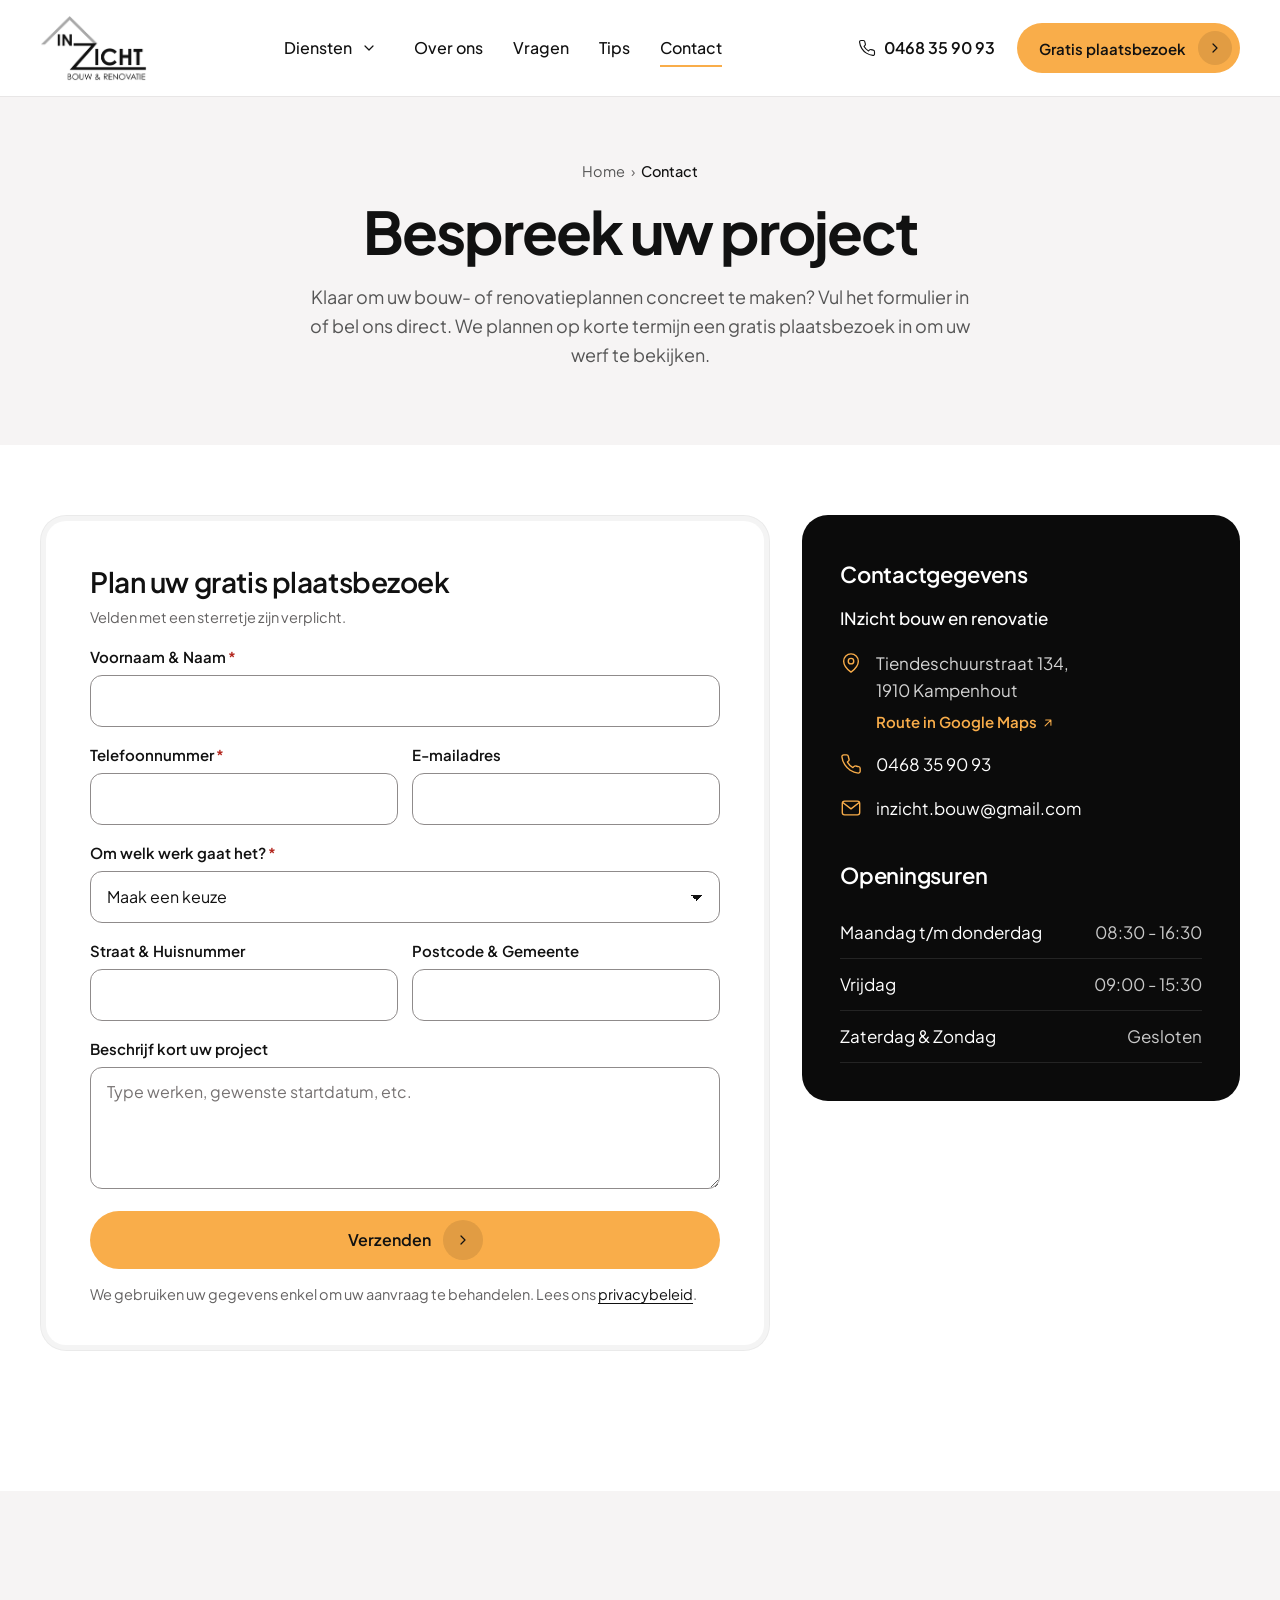
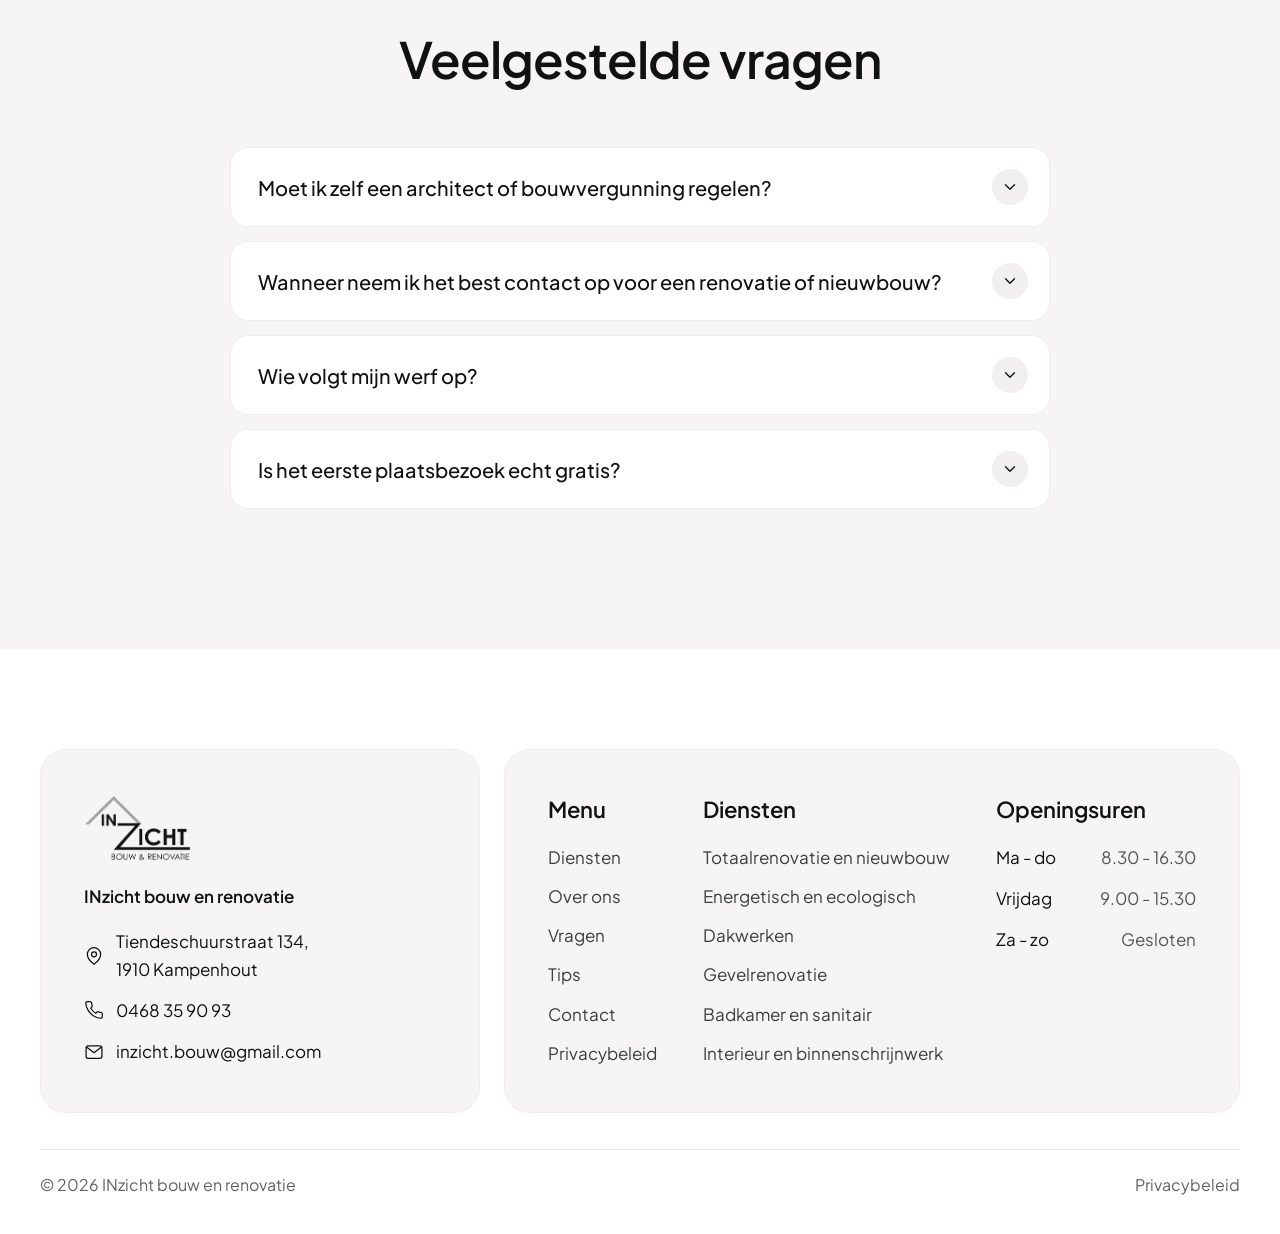
==== contact/index.html @ 17f23d1e "Dienstenpagina volgens de nieuwe copy: expertises, organisatie, FAQ, afsluitende oproep en nieuw for" ====
<!doctype html>
<html lang="nl-BE" class="no-js">
<head>
<meta charset="utf-8">
<meta name="viewport" content="width=device-width, initial-scale=1">
<title>Contact · INzicht bouw en renovatie</title>
<meta name="description" content="Bespreek uw project met INzicht bouw en renovatie. Bel 0468 35 90 93 of vul het formulier in voor een gratis plaatsbezoek.">
<meta name="robots" content="noindex, nofollow">
<link rel="canonical" href="https://mohammeddaoudi-hue.github.io/inzicht-bouw/contact/">
<meta name="theme-color" content="#0b0b0b">
<meta property="og:type" content="website">
<meta property="og:locale" content="nl_BE">
<meta property="og:site_name" content="INzicht bouw en renovatie">
<meta property="og:title" content="Contact · INzicht bouw en renovatie">
<meta property="og:description" content="Bespreek uw project met INzicht bouw en renovatie. Bel 0468 35 90 93 of vul het formulier in voor een gratis plaatsbezoek.">
<meta property="og:url" content="https://mohammeddaoudi-hue.github.io/inzicht-bouw/contact/">
<meta property="og:image" content="https://mohammeddaoudi-hue.github.io/inzicht-bouw/img/og.jpg">
<meta property="og:image:width" content="1200">
<meta property="og:image:height" content="630">
<meta property="og:image:alt" content="Logo van INzicht bouw en renovatie op een foto van een gerenoveerde woning">
<meta name="twitter:card" content="summary_large_image">
<link rel="icon" href="../img/favicon.png" type="image/png">
<link rel="apple-touch-icon" href="../img/apple-touch-icon.png">
<link rel="preload" href="../fonts/pjs-latin.woff2" as="font" type="font/woff2" crossorigin>
<link rel="stylesheet" href="../styles.css?v=muynjjds">
<script>document.documentElement.className='js';setTimeout(function(){if(!window.__inzicht)document.documentElement.classList.add('reveal-klaar')},1500)</script>
<script type="application/ld+json">{"@context":"https://schema.org","@type":"GeneralContractor","name":"INzicht bouw en renovatie","url":"https://mohammeddaoudi-hue.github.io/inzicht-bouw/","image":"https://mohammeddaoudi-hue.github.io/inzicht-bouw/img/og.jpg","logo":"https://mohammeddaoudi-hue.github.io/inzicht-bouw/img/logo-ink.png","telephone":"+32468359093","email":"inzicht.bouw@gmail.com","address":{"@type":"PostalAddress","streetAddress":"Tiendeschuurstraat 134","postalCode":"1910","addressLocality":"Kampenhout","addressCountry":"BE"},"openingHoursSpecification":[{"@type":"OpeningHoursSpecification","dayOfWeek":["Monday","Tuesday","Wednesday","Thursday"],"opens":"08:30","closes":"16:30"},{"@type":"OpeningHoursSpecification","dayOfWeek":["Friday"],"opens":"09:00","closes":"15:30"}],"areaServed":"Kampenhout en omgeving"}</script>
<script type="application/ld+json">{"@context":"https://schema.org","@type":"BreadcrumbList","itemListElement":[{"@type":"ListItem","position":1,"name":"Home","item":"https://mohammeddaoudi-hue.github.io/inzicht-bouw/"},{"@type":"ListItem","position":2,"name":"Contact","item":"https://mohammeddaoudi-hue.github.io/inzicht-bouw/contact/"}]}</script>
</head>
<body class="sub">
<svg width="0" height="0" style="position:absolute" aria-hidden="true" focusable="false">
  <defs>
    <symbol id="i-chev" viewBox="0 0 24 24"><path d="m9 6 6 6-6 6" fill="none" stroke="currentColor" stroke-width="1.8" stroke-linecap="round" stroke-linejoin="round"/></symbol>
    <symbol id="i-down" viewBox="0 0 24 24"><path d="m6 9 6 6 6-6" fill="none" stroke="currentColor" stroke-width="1.8" stroke-linecap="round" stroke-linejoin="round"/></symbol>
    <symbol id="i-terug" viewBox="0 0 24 24"><path d="m15 6-6 6 6 6" fill="none" stroke="currentColor" stroke-width="1.8" stroke-linecap="round" stroke-linejoin="round"/></symbol>
    <symbol id="i-arrow" viewBox="0 0 24 24"><path d="M7 17 17 7M8 7h9v9" fill="none" stroke="currentColor" stroke-width="1.8" stroke-linecap="round" stroke-linejoin="round"/></symbol>
    <symbol id="i-vink" viewBox="0 0 24 24"><path d="m5 12.5 4.2 4.2L19 7" fill="none" stroke="currentColor" stroke-width="2.2" stroke-linecap="round" stroke-linejoin="round"/></symbol>
    <symbol id="i-phone" viewBox="0 0 24 24"><path d="M22 16.9v3a2 2 0 0 1-2.2 2 19.8 19.8 0 0 1-8.6-3.1 19.5 19.5 0 0 1-6-6A19.8 19.8 0 0 1 2.1 4.2 2 2 0 0 1 4.1 2h3a2 2 0 0 1 2 1.7c.1 1 .4 1.9.7 2.8a2 2 0 0 1-.5 2.1L8.1 9.9a16 16 0 0 0 6 6l1.3-1.3a2 2 0 0 1 2.1-.4c.9.3 1.8.6 2.8.7a2 2 0 0 1 1.7 2Z" fill="none" stroke="currentColor" stroke-width="1.5" stroke-linecap="round" stroke-linejoin="round"/></symbol>
    <symbol id="i-pin" viewBox="0 0 24 24"><path d="M20 10c0 6-8 12-8 12s-8-6-8-12a8 8 0 0 1 16 0Z" fill="none" stroke="currentColor" stroke-width="1.5" stroke-linejoin="round"/><circle cx="12" cy="10" r="3" fill="none" stroke="currentColor" stroke-width="1.5"/></symbol>
    <symbol id="i-mail" viewBox="0 0 24 24"><rect x="2.5" y="4.5" width="19" height="15" rx="2.5" fill="none" stroke="currentColor" stroke-width="1.5"/><path d="m3 6 9 7 9-7" fill="none" stroke="currentColor" stroke-width="1.5" stroke-linejoin="round"/></symbol>
    <symbol id="i-klok" viewBox="0 0 24 24"><circle cx="12" cy="12" r="9" fill="none" stroke="currentColor" stroke-width="1.5"/><path d="M12 7v5l3 2" fill="none" stroke="currentColor" stroke-width="1.5" stroke-linecap="round" stroke-linejoin="round"/></symbol>
    <symbol id="i-user" viewBox="0 0 24 24"><circle cx="12" cy="8" r="4" fill="none" stroke="currentColor" stroke-width="1.5"/><path d="M4 21a8 8 0 0 1 16 0" fill="none" stroke="currentColor" stroke-width="1.5" stroke-linecap="round"/></symbol>
    <symbol id="i-tag" viewBox="0 0 24 24"><path d="M3 12V4a1 1 0 0 1 1-1h8l9 9-9 9Z" fill="none" stroke="currentColor" stroke-width="1.5" stroke-linejoin="round"/><circle cx="7.5" cy="7.5" r="1.3" fill="currentColor"/></symbol>
    <symbol id="i-info" viewBox="0 0 24 24"><circle cx="12" cy="12" r="9" fill="none" stroke="currentColor" stroke-width="1.5"/><path d="M12 11v6M12 7.5v.5" fill="none" stroke="currentColor" stroke-width="1.8" stroke-linecap="round"/></symbol>
    <symbol id="i-plan" viewBox="0 0 32 32"><g fill="none" stroke="currentColor" stroke-width="1.4" stroke-linecap="round" stroke-linejoin="round"><path d="M5 27V6a1 1 0 0 1 1-1h20a1 1 0 0 1 1 1v21Z"/><path d="M5 13h9v9M14 5v4M19 13h8M19 13v6"/><path d="M9 27v-2M13 27v-2M17 27v-2M21 27v-2"/></g></symbol>
    <symbol id="i-helm" viewBox="0 0 24 24"><g fill="none" stroke="currentColor" stroke-width="1.3" stroke-linecap="round" stroke-linejoin="round"><path d="M10 10V5a1 1 0 0 1 1-1h2a1 1 0 0 1 1 1v5"/><path d="M14 6a6 6 0 0 1 6 6v3"/><path d="M4 15v-3a6 6 0 0 1 6-6"/><rect x="2" y="15" width="20" height="4" rx="1"/></g></symbol>
    <symbol id="i-verslag" viewBox="0 0 32 32"><g fill="none" stroke="currentColor" stroke-width="1.4" stroke-linecap="round" stroke-linejoin="round"><path d="M8 4h11l6 6v17a1 1 0 0 1-1 1H8a1 1 0 0 1-1-1V5a1 1 0 0 1 1-1Z"/><path d="M19 4v6h6M11 16h10M11 20h10M11 24h6"/></g></symbol>
    <symbol id="i-x" viewBox="0 0 24 24"><path d="M6 6l12 12M18 6 6 18" fill="none" stroke="currentColor" stroke-width="1.8" stroke-linecap="round"/></symbol>
  </defs>
</svg>
<a class="skip" href="#inhoud">Naar de inhoud</a>
<header class="nav" id="top">
  <div class="wrap nav__in">
    <a class="nav__logo" href="../" aria-label="INzicht bouw en renovatie, naar de homepage">
      <img class="nav__logo-ink" src="../img/logo-ink.png" width="227" height="140" alt="">
    </a>
    <nav class="nav__links" aria-label="Hoofdmenu">
      <div class="drop">
        <a href="../diensten/" class="drop__link">Diensten</a>
        <button class="drop__knop" type="button" aria-expanded="false" aria-controls="drop-diensten" aria-label="Diensten tonen"><svg width="16" height="16" aria-hidden="true" focusable="false"><use href="#i-down"/></svg></button>
        <div class="drop__menu" id="drop-diensten">
          <ul>
            <li><a href="../diensten/#totaalrenovatie-en-nieuwbouw"><span class="drop__nr">01</span>Totaalrenovatie en nieuwbouw</a></li>
            <li><a href="../diensten/#energetisch-en-ecologisch"><span class="drop__nr">02</span>Energetisch en ecologisch</a></li>
            <li><a href="../diensten/#dakwerken"><span class="drop__nr">03</span>Dakwerken</a></li>
            <li><a href="../diensten/#gevelrenovatie"><span class="drop__nr">04</span>Gevelrenovatie</a></li>
            <li><a href="../diensten/#badkamer-en-sanitair"><span class="drop__nr">05</span>Badkamer en sanitair</a></li>
            <li><a href="../diensten/#interieur-en-binnenschrijnwerk"><span class="drop__nr">06</span>Interieur en binnenschrijnwerk</a></li>
          </ul>
        </div>
      </div>
      <a href="../over-ons/">Over ons</a>
      <a href="../vragen/">Vragen</a>
      <a href="../tips/">Tips</a>
      <a href="../contact/" aria-current="page">Contact</a>
    </nav>
    <div class="nav__acties">
      <a class="nav__tel" href="tel:+32468359093"><svg width="18" height="18" aria-hidden="true" focusable="false"><use href="#i-phone"/></svg>0468 35 90 93</a>
      <a class="knop knop--accent knop--klein" href="#aanvraag-contact" data-naar-form>Gratis plaatsbezoek<span class="knop__ic"><svg width="16" height="16" aria-hidden="true" focusable="false"><use href="#i-chev"/></svg></span></a>
      <button class="burger" type="button" aria-label="Menu openen" aria-expanded="false" aria-controls="mobmenu"><span class="burger__lijn"></span><span class="burger__lijn"></span></button>
    </div>
  </div>
</header>
<div class="mob" id="mobmenu" hidden>
  <nav class="mob__links" aria-label="Mobiel menu">
    <a href="../diensten/">Diensten</a>
    <a href="../over-ons/">Over ons</a>
    <a href="../vragen/">Vragen</a>
    <a href="../tips/">Tips</a>
    <a href="../contact/" aria-current="page">Contact</a>
  </nav>
  <div class="mob__cta">
    <a class="knop knop--accent knop--vol" href="#aanvraag-contact" data-naar-form>Gratis plaatsbezoek<span class="knop__ic"><svg width="16" height="16" aria-hidden="true" focusable="false"><use href="#i-chev"/></svg></span></a>
    <a class="knop knop--rand-wit knop--vol" href="tel:+32468359093"><svg width="18" height="18" aria-hidden="true" focusable="false"><use href="#i-phone"/></svg>0468 35 90 93</a>
  </div>
</div>
<main id="inhoud">
<section class="kopband">
  <div class="wrap kopband__in">
    <nav class="kruimel" aria-label="Kruimelpad"><ol><li><a href="../">Home</a></li><li><span aria-current="page">Contact</span></li></ol></nav>
    <h1 class="kopband__kop">Bespreek uw project</h1>
    <p class="kopband__lede">Klaar om uw bouw- of renovatieplannen concreet te maken? Vul het formulier in of bel ons direct. We plannen op korte termijn een gratis plaatsbezoek in om uw werf te bekijken.</p>
  </div>
</section>
<section class="contact" aria-label="Contactformulier en gegevens">
  <div class="wrap contact__grid">
    <div class="contact__gegevens">
      <h2 class="contact__kop">Contactgegevens</h2>
      <p class="contact__naam">INzicht bouw en renovatie</p>
      <ul class="contact__lijst">
        <li><svg width="22" height="22" aria-hidden="true" focusable="false"><use href="#i-pin"/></svg><span>Tiendeschuurstraat 134, <span class="nw">1910 Kampenhout</span><br><a class="contact__route" href="https://www.google.com/maps/search/?api=1&amp;query=Tiendeschuurstraat%20134%2C%201910%20Kampenhout" target="_blank" rel="noopener">Route in Google Maps<svg width="14" height="14" aria-hidden="true" focusable="false"><use href="#i-arrow"/></svg></a></span></li>
        <li><svg width="22" height="22" aria-hidden="true" focusable="false"><use href="#i-phone"/></svg><a href="tel:+32468359093">0468 35 90 93</a></li>
        <li><svg width="22" height="22" aria-hidden="true" focusable="false"><use href="#i-mail"/></svg><a href="mailto:inzicht.bouw@gmail.com">inzicht.bouw@gmail.com</a></li>
      </ul>
      <h2 class="contact__kop contact__kop--uren">Openingsuren</h2>
      <dl class="contact__uren">
        <div><dt>Maandag t/m donderdag</dt><dd>08:30 - 16:30</dd></div>
        <div><dt>Vrijdag</dt><dd>09:00 - 15:30</dd></div>
        <div><dt>Zaterdag &amp; Zondag</dt><dd>Gesloten</dd></div>
      </dl>
      <a class="knop knop--accent knop--vol contact__bel" href="tel:+32468359093"><svg width="18" height="18" aria-hidden="true" focusable="false"><use href="#i-phone"/></svg>0468 35 90 93</a>
    </div>
    <div class="contact__form kader">
      <div class="contact__formkern">
        <form class="aanvraag" id="aanvraag-contact" action="mailto:inzicht.bouw@gmail.com" method="post" enctype="text/plain" novalidate data-aanvraag>
        <div class="aanvraag__stap" data-stap="form">
          <h2 class="aanvraag__kop">Plan uw gratis plaatsbezoek</h2>
          
          <p class="aanvraag__verplicht">Velden met een sterretje zijn verplicht.</p>
          <div class="veld">
            <label for="aanvraag-contact-naam">Voornaam &amp; Naam<span class="ster" aria-hidden="true">*</span></label>
            <input id="aanvraag-contact-naam" name="naam" type="text" autocomplete="name" aria-required="true" aria-describedby="aanvraag-contact-naam-fout">
            <p class="veld__fout" id="aanvraag-contact-naam-fout" hidden></p>
          </div>
          <div class="veld-rij">
            <div class="veld">
            <label for="aanvraag-contact-tel">Telefoonnummer<span class="ster" aria-hidden="true">*</span></label>
            <input id="aanvraag-contact-tel" name="tel" type="tel" autocomplete="tel" aria-required="true" inputmode="tel" aria-describedby="aanvraag-contact-tel-fout">
            <p class="veld__fout" id="aanvraag-contact-tel-fout" hidden></p>
          </div>
            <div class="veld">
            <label for="aanvraag-contact-mail">E-mailadres</label>
            <input id="aanvraag-contact-mail" name="mail" type="email" autocomplete="email" inputmode="email" aria-describedby="aanvraag-contact-mail-fout">
            <p class="veld__fout" id="aanvraag-contact-mail-fout" hidden></p>
          </div>
          </div>
          <div class="veld">
            <label for="aanvraag-contact-werk">Om welk werk gaat het?<span class="ster" aria-hidden="true">*</span></label>
            <select id="aanvraag-contact-werk" name="werk" aria-required="true" aria-describedby="aanvraag-contact-werk-fout">
              <option value="">Maak een keuze</option>
              <option>Totaalrenovatie en nieuwbouw</option><option>Energetisch en ecologisch</option><option>Dakwerken</option><option>Gevelrenovatie</option><option>Badkamer en sanitair</option><option>Interieur en binnenschrijnwerk</option><option>Combinatie of weet ik nog niet</option>
            </select>
            <p class="veld__fout" id="aanvraag-contact-werk-fout" hidden></p>
          </div>
          <div class="veld-rij">
            <div class="veld">
            <label for="aanvraag-contact-straat">Straat &amp; Huisnummer</label>
            <input id="aanvraag-contact-straat" name="straat" type="text" autocomplete="address-line1" aria-describedby="aanvraag-contact-straat-fout">
            <p class="veld__fout" id="aanvraag-contact-straat-fout" hidden></p>
          </div>
            <div class="veld">
            <label for="aanvraag-contact-gemeente">Postcode &amp; Gemeente</label>
            <input id="aanvraag-contact-gemeente" name="gemeente" type="text" autocomplete="address-level2" aria-describedby="aanvraag-contact-gemeente-fout">
            <p class="veld__fout" id="aanvraag-contact-gemeente-fout" hidden></p>
          </div>
          </div>
          <div class="veld">
            <label for="aanvraag-contact-project">Beschrijf kort uw project</label>
            <textarea id="aanvraag-contact-project" name="project" rows="4" maxlength="1000" placeholder="Type werken, gewenste startdatum, etc."></textarea>
          </div>
          <p class="aanvraag__fout" role="alert" hidden></p>
          <button class="knop knop--accent knop--vol" type="submit">Verzenden<span class="knop__ic"><svg width="16" height="16" aria-hidden="true" focusable="false"><use href="#i-chev"/></svg></span></button>
          <p class="aanvraag__klein">We gebruiken uw gegevens enkel om uw aanvraag te behandelen. Lees ons <a href="../privacy/">privacybeleid</a>.</p>
        </div>
        <div class="aanvraag__stap aanvraag__klaar" data-stap="klaar" hidden tabindex="-1">
          <span class="aanvraag__vink" aria-hidden="true"><svg width="26" height="26" aria-hidden="true" focusable="false"><use href="#i-vink"/></svg></span>
          <h2 class="aanvraag__kop" data-klaar-kop>Uw e-mail staat klaar</h2>
          <p class="aanvraag__sub" role="status" data-klaar-tekst>Uw e-mailprogramma opent met uw aanvraag. Verstuur die e-mail om uw aanvraag af te ronden.</p>
          <p class="aanvraag__uitweg">Opent er niets? Bel <a href="tel:+32468359093">0468 35 90 93</a> of mail naar <a href="mailto:inzicht.bouw@gmail.com">inzicht.bouw@gmail.com</a>.</p>
          <div class="aanvraag__acties">
            <button class="knop knop--rand" type="button" data-kopieer>Kopieer uw aanvraag</button>
            <button class="knop knop--rand" type="button" data-terug>Terug naar uw aanvraag</button>
          </div>
        </div>
      </form>
      </div>
    </div>
  </div>
</section>
<section class="vragen" aria-labelledby="cv-kop">
  <div class="wrap">
    <h2 class="h2 h2--midden" id="cv-kop" data-reveal>Veelgestelde vragen</h2>
    <div data-reveal>
    <div class="acc" data-acc>
      <div class="acc__item">
        <h3><button class="acc__vraag" type="button" aria-expanded="false" aria-controls="cv-a0" id="cv-v0">Moet ik zelf een architect of bouwvergunning regelen?<span class="acc__ic"><svg width="18" height="18" aria-hidden="true" focusable="false"><use href="#i-down"/></svg></span></button></h3>
        <div class="acc__antw" id="cv-a0" role="region" aria-labelledby="cv-v0" hidden><p>Voor ingrepen die de stabiliteit of het volume van uw woning veranderen (zoals een grote uitbouw of het weghalen van draagmuren) is een architect wettelijk verplicht. Hebt u al een architect? Dan voeren wij de plannen nauwgezet uit. Voor projecten zonder vergunningsplicht handelen wij alles rechtstreeks en vakkundig voor u af.</p></div>
      </div>
      <div class="acc__item">
        <h3><button class="acc__vraag" type="button" aria-expanded="false" aria-controls="cv-a1" id="cv-v1">Wanneer neem ik het best contact op voor een renovatie of nieuwbouw?<span class="acc__ic"><svg width="18" height="18" aria-hidden="true" focusable="false"><use href="#i-down"/></svg></span></button></h3>
        <div class="acc__antw" id="cv-a1" role="region" aria-labelledby="cv-v1" hidden><p>Zodra u de plannen of een goed uitgewerkt idee hebt. Totaalprojecten komen het best tot hun recht met een degelijke voorbereiding. Door ons in een vroeg stadium te betrekken, kunnen we gericht meedenken over de haalbaarheid en de werken optimaal inplannen.</p></div>
      </div>
      <div class="acc__item">
        <h3><button class="acc__vraag" type="button" aria-expanded="false" aria-controls="cv-a2" id="cv-v2">Wie volgt mijn werf op?<span class="acc__ic"><svg width="18" height="18" aria-hidden="true" focusable="false"><use href="#i-down"/></svg></span></button></h3>
        <div class="acc__antw" id="cv-a2" role="region" aria-labelledby="cv-v2" hidden><p>Uw project wordt van start tot finish geleid door één vaste projectleider. Hij is eindverantwoordelijk voor de bestellingen, de aansturing van onze vakmensen, de strenge kwaliteitscontroles en uw wekelijkse verslag.</p></div>
      </div>
      <div class="acc__item">
        <h3><button class="acc__vraag" type="button" aria-expanded="false" aria-controls="cv-a3" id="cv-v3">Is het eerste plaatsbezoek echt gratis?<span class="acc__ic"><svg width="18" height="18" aria-hidden="true" focusable="false"><use href="#i-down"/></svg></span></button></h3>
        <div class="acc__antw" id="cv-a3" role="region" aria-labelledby="cv-v3" hidden><p>Ja, ons eerste bezoek is altijd gratis en vrijblijvend. We komen ter plaatse om de situatie in te schatten en uw wensen te bespreken, zodat we een accuraat voorstel kunnen doen.</p></div>
      </div>
    </div>
    </div>
  </div>
</section>
</main>
<footer class="voet">
  <div class="wrap">
    <div class="voet__grid">
      <div class="voet__kaart voet__merk">
        <img class="voet__logo" src="../img/logo-ink.png" width="227" height="140" alt="INzicht bouw en renovatie" loading="lazy">
        <p class="voet__naam">INzicht bouw en renovatie</p>
        <ul class="voet__contact">
          <li><svg width="20" height="20" aria-hidden="true" focusable="false"><use href="#i-pin"/></svg><span>Tiendeschuurstraat 134, <span class="nw">1910 Kampenhout</span></span></li>
          <li><svg width="20" height="20" aria-hidden="true" focusable="false"><use href="#i-phone"/></svg><a href="tel:+32468359093">0468 35 90 93</a></li>
          <li><svg width="20" height="20" aria-hidden="true" focusable="false"><use href="#i-mail"/></svg><a href="mailto:inzicht.bouw@gmail.com">inzicht.bouw@gmail.com</a></li>
        </ul>
      </div>
      <div class="voet__kaart voet__kolommen">
        <div>
          <h2 class="voet__kop">Menu</h2>
          <ul class="voet__lijst">
            <li><a href="../diensten/">Diensten</a></li>
            <li><a href="../over-ons/">Over ons</a></li>
            <li><a href="../vragen/">Vragen</a></li>
            <li><a href="../tips/">Tips</a></li>
            <li><a href="../contact/">Contact</a></li>
            <li><a href="../privacy/">Privacybeleid</a></li>
          </ul>
        </div>
        <div>
          <h2 class="voet__kop">Diensten</h2>
          <ul class="voet__lijst">
            <li><a href="../diensten/#totaalrenovatie-en-nieuwbouw">Totaalrenovatie en nieuwbouw</a></li>
            <li><a href="../diensten/#energetisch-en-ecologisch">Energetisch en ecologisch</a></li>
            <li><a href="../diensten/#dakwerken">Dakwerken</a></li>
            <li><a href="../diensten/#gevelrenovatie">Gevelrenovatie</a></li>
            <li><a href="../diensten/#badkamer-en-sanitair">Badkamer en sanitair</a></li>
            <li><a href="../diensten/#interieur-en-binnenschrijnwerk">Interieur en binnenschrijnwerk</a></li>
          </ul>
        </div>
        <div>
          <h2 class="voet__kop">Openingsuren</h2>
          <dl class="voet__uren">
            <div><dt>Ma - do</dt><dd>8.30 - 16.30</dd></div>
            <div><dt>Vrijdag</dt><dd>9.00 - 15.30</dd></div>
            <div><dt>Za - zo</dt><dd>Gesloten</dd></div>
          </dl>
        </div>
      </div>
    </div>
    <div class="voet__onder">
      <p>© 2026 INzicht bouw en renovatie</p>
      <a href="../privacy/">Privacybeleid</a>
    </div>
  </div>
  <a class="fab" href="tel:+32468359093" aria-label="Bel 0468 35 90 93"><svg width="24" height="24" aria-hidden="true" focusable="false"><use href="#i-phone"/></svg></a>
</footer>
<script src="../site.js?v=muynjjds" defer></script>
</body>
</html>
---- styles.css ----
/* INzicht – bouw en renovatie
   Template: RoofPro (gele variant). Home-hero = foto vol scherm + donkere laag + witte tekst.
   Subpagina's = abgroep-opbouw (split-hero, afwisselende dienstrijen, aanvraagformulier onderaan).
   Kleuren: zwart + dakgrijs uit het logo, accent #f9ad4a van hun huidige site.
   Beweging: rustige curve, alleen opacity en transform, geen stuiter. */

@font-face {
  font-family: "Plus Jakarta Sans";
  font-style: normal;
  font-weight: 400 700;
  font-display: swap;
  src: url("fonts/pjs-latin.woff2") format("woff2");
  unicode-range: U+0000-00FF, U+0131, U+0152-0153, U+02BB-02BC, U+02C6, U+02DA, U+02DC, U+0304, U+0308, U+0329, U+2000-206F, U+20AC, U+2122, U+2191, U+2193, U+2212, U+2215, U+FEFF, U+FFFD;
}
@font-face {
  font-family: "Plus Jakarta Sans";
  font-style: normal;
  font-weight: 400 700;
  font-display: swap;
  src: url("fonts/pjs-latin-ext.woff2") format("woff2");
  unicode-range: U+0100-02BA, U+02BD-02C5, U+02C7-02CC, U+02CE-02D7, U+02DD-02FF, U+0304, U+0308, U+0329, U+1D00-1DBF, U+1E00-1E9F, U+1EF2-1EFF, U+2020, U+20A0-20AB, U+20AD-20C0, U+2113, U+2C60-2C7F, U+A720-A7FF;
}

:root {
  --ink: #111111;
  --body: #555555;          /* 7,5:1 op wit */
  --mute: #646262;          /* 5,6:1 op #f5f3f3 */
  --accent: #f9ad4a;
  --accent-hover: #f6a030;
  --accent-tekst: #3a3123;  /* tekst op accent, 9,5:1 */
  --donker: #0b0b0b;
  --donker-2: #1c1c1c;
  --zacht: #f6f4f4;
  --chip: #f1efef;
  --kaart: #f6f4f4;
  --schil: rgba(17, 17, 17, 0.045);
  --lijn: #e6e3e3;
  --wit: #ffffff;
  --fout: #b3261e;

  --wrap: 1200px;
  --goot: 24px;
  --r-s: 12px;
  --r: 18px;
  --r-l: 26px;
  --r-pil: 999px;
  --nav-h: 96px;
  --sectie: 140px;
  --ease: cubic-bezier(0.32, 0.72, 0, 1);
  --snel: 0.45s;
  --schaduw-zacht: 0 1px 2px rgba(17, 17, 17, 0.03), 0 24px 48px -28px rgba(17, 17, 17, 0.18);
}

*, *::before, *::after { box-sizing: border-box; }
html { scroll-behavior: smooth; -webkit-text-size-adjust: 100%; }
body {
  margin: 0;
  background: var(--wit);
  color: var(--body);
  font-family: "Plus Jakarta Sans", system-ui, -apple-system, "Segoe UI", sans-serif;
  font-size: 17px;
  line-height: 1.6;
  -webkit-font-smoothing: antialiased;
  text-rendering: optimizeLegibility;
}
body.menu-open { overflow: hidden; }
img { display: block; max-width: 100%; height: auto; }
picture { display: block; }
a { color: inherit; text-decoration: none; }
button { font: inherit; color: inherit; background: none; border: 0; padding: 0; cursor: pointer; }
h1, h2, h3, p, ul, ol, dl, dd { margin: 0; }
ul, ol { padding: 0; list-style: none; }
[id] { scroll-margin-top: calc(var(--nav-h) + 16px); }
:focus-visible { outline: 2px solid var(--ink); outline-offset: 4px; border-radius: 6px; }
.diensten :focus-visible, .hero :focus-visible, .mob :focus-visible, .contact__gegevens :focus-visible, .is-home .nav:not(.is-gescrold) :focus-visible { outline-color: var(--accent); }
/* witte vlakken binnen die zones krijgen weer een donkere ring: geel op wit haalt geen 3:1 */
.diensten .paneel__kern :focus-visible, .is-home .nav .drop__menu :focus-visible, .is-home.menu-open .nav :focus-visible { outline-color: var(--ink); }
.nw { white-space: nowrap; }
.vh { position: absolute !important; width: 1px; height: 1px; overflow: hidden; clip: rect(0 0 0 0); white-space: nowrap; }

.wrap { width: 100%; max-width: calc(var(--wrap) + 2 * var(--goot)); margin: 0 auto; padding: 0 var(--goot); }
.wrap--smal { max-width: calc(760px + 2 * var(--goot)); }
.wrap--midden { max-width: calc(1000px + 2 * var(--goot)); }

.skip {
  position: fixed; left: 16px; top: -60px; z-index: 60;
  background: var(--ink); color: var(--wit); padding: 12px 18px; border-radius: var(--r-s); font-weight: 600;
  transition: top var(--snel) var(--ease);
}
.skip:focus { top: 16px; }

.h2 {
  font-size: 50px;
  line-height: 1.12;
  font-weight: 600;
  letter-spacing: -0.02em;
  color: var(--ink);
  text-wrap: balance;
}
.h2--wit { color: var(--wit); }
.h2--midden { text-align: center; margin-left: auto; margin-right: auto; }
.dim { color: var(--mute); }

/* Onthulling bij het scrollen: alleen doorzichtigheid, rustig. Failsafe: zonder script na 1,5 s zichtbaar. */
.js [data-reveal] { opacity: 0; transition: opacity var(--snel) var(--ease); }
.js [data-reveal].is-zichtbaar, .reveal-klaar [data-reveal] { opacity: 1; }

/* "Kader": buitenschil met dunne rand en de inhoud erin, concentrische hoeken */
.kader {
  padding: 6px;
  background: var(--schil);
  border-radius: var(--r-l);
  box-shadow: inset 0 0 0 1px rgba(17, 17, 17, 0.04);
}
.kader > picture img, .kader > picture, .kader img { border-radius: calc(var(--r-l) - 6px); }
.kader--donker { background: rgba(255, 255, 255, 0.07); box-shadow: inset 0 0 0 1px rgba(255, 255, 255, 0.08); }

/* ══ KNOPPEN: pil, met het pijltje in een eigen rondje ══ */
.knop {
  position: relative;
  display: inline-flex; align-items: center; justify-content: center; gap: 12px;
  min-height: 58px; padding: 0 8px 0 28px;
  border-radius: var(--r-pil);
  font-size: 16px; font-weight: 600; line-height: 1;
  color: var(--ink);
  white-space: nowrap;
  transition: background-color var(--snel) var(--ease), border-color var(--snel) var(--ease), color var(--snel) var(--ease), transform var(--snel) var(--ease);
}
.knop:active { transform: scale(0.98); }
.knop > svg { flex: none; }
.knop:not(:has(.knop__ic)) { padding-right: 28px; }
.knop__ic {
  width: 40px; height: 40px; border-radius: 50%; flex: none;
  display: grid; place-items: center;
  background: rgba(17, 17, 17, 0.1);
  transition: transform var(--snel) var(--ease), background-color var(--snel) var(--ease);
}
.knop:hover .knop__ic { transform: translateX(2px); }
.knop--accent { background: var(--accent); }
.knop--accent:hover { background: var(--accent-hover); }
.knop--ink { background: var(--ink); color: var(--wit); }
.knop--ink .knop__ic { background: rgba(255, 255, 255, 0.14); }
.knop--ink:hover { background: #000; }
.knop--rand { border: 1.5px solid rgba(17, 17, 17, 0.6); padding-right: 28px; }
.knop--rand:hover { background: var(--ink); color: var(--wit); border-color: var(--ink); }
.knop--rand-wit { border: 1.5px solid rgba(255, 255, 255, 0.55); color: var(--wit); padding-right: 28px; }
.knop--rand-wit:hover { background: var(--wit); color: var(--ink); border-color: var(--wit); }
.knop--vol { width: 100%; }
.knop--klein { min-height: 50px; padding-left: 22px; font-size: 15px; }
.knop--klein .knop__ic { width: 34px; height: 34px; }
.knop[aria-busy="true"] { opacity: 0.7; pointer-events: none; }

.link {
  display: inline-flex; align-items: center; gap: 6px;
  font-size: 17px; font-weight: 600; color: var(--ink);
}
.link svg { transition: transform var(--snel) var(--ease); }
.link:hover svg { transform: translateX(3px); }

/* ══ NAV ══ */
.nav {
  position: fixed; top: 0; left: 0; right: 0; z-index: 40;
  background: transparent;
  transition: background-color var(--snel) var(--ease), box-shadow var(--snel) var(--ease);
}
.nav.is-gescrold, .sub .nav { background: rgba(255, 255, 255, 0.94); backdrop-filter: blur(14px); -webkit-backdrop-filter: blur(14px); box-shadow: 0 1px 0 rgba(17, 17, 17, 0.06); }
.nav__in { height: var(--nav-h); display: flex; align-items: center; justify-content: space-between; gap: 24px; }
.nav__logo { display: block; position: relative; flex: none; }
.nav__logo img { height: 66px; width: auto; transition: opacity var(--snel) var(--ease); }
.nav__logo-ink { position: absolute; left: 0; top: 0; opacity: 0; }
/* het witte logo staat alleen op de home; op subpagina's draagt het donkere logo de maat */
.sub .nav__logo-ink { position: static; }
.nav.is-gescrold .nav__logo-wit, .sub .nav__logo-wit { opacity: 0; }
.nav.is-gescrold .nav__logo-ink, .sub .nav__logo-ink { opacity: 1; }
.nav__links { display: flex; align-items: center; gap: 30px; }
.nav__links > a, .drop__link { font-size: 16px; font-weight: 500; color: var(--wit); padding: 8px 0; position: relative; transition: color var(--snel) var(--ease); }
.nav__links > a::after, .drop__link::after {
  content: ""; position: absolute; left: 0; right: 0; bottom: 2px; height: 2px;
  background: var(--accent); transform: scaleX(0); transform-origin: left; transition: transform var(--snel) var(--ease);
}
.nav__links > a:hover::after, .drop__link:hover::after, .nav__links > a[aria-current="page"]::after, .drop__link[aria-current="page"]::after { transform: scaleX(1); }
.nav.is-gescrold .nav__links > a, .nav.is-gescrold .drop__link, .sub .nav__links > a, .sub .drop__link { color: var(--ink); }
.nav__acties { display: flex; align-items: center; gap: 22px; }
.nav__tel { display: inline-flex; align-items: center; gap: 8px; font-size: 16px; font-weight: 600; color: var(--wit); transition: color var(--snel) var(--ease); white-space: nowrap; }
.nav.is-gescrold .nav__tel, .sub .nav__tel { color: var(--ink); }
.nav__tel:hover { text-decoration: underline; text-underline-offset: 5px; }

/* uitklapmenu Diensten */
.drop { position: relative; display: flex; align-items: center; gap: 2px; }
.drop__knop { width: 30px; height: 30px; display: grid; place-items: center; border-radius: 50%; color: var(--wit); transition: color var(--snel) var(--ease), transform var(--snel) var(--ease), background-color var(--snel) var(--ease); }
.nav.is-gescrold .drop__knop, .sub .drop__knop { color: var(--ink); }
.drop__knop:hover { background: rgba(127, 127, 127, 0.14); }
.drop.is-open .drop__knop { transform: rotate(180deg); }
.drop__menu {
  position: absolute; left: -18px; top: calc(100% + 12px); min-width: 300px;
  padding: 6px; border-radius: var(--r-l);
  background: rgba(17, 17, 17, 0.06);
  backdrop-filter: blur(18px); -webkit-backdrop-filter: blur(18px);
  opacity: 0; visibility: hidden;
  transition: opacity 0.25s var(--ease), visibility 0s linear 0.25s;
}
.drop__menu::before { content: ""; position: absolute; left: 0; right: 0; top: -14px; height: 14px; }
.drop__menu ul { background: var(--wit); border-radius: calc(var(--r-l) - 6px); padding: 8px; box-shadow: 0 24px 60px -24px rgba(17, 17, 17, 0.35); }
.drop__menu a { display: flex; align-items: center; gap: 14px; white-space: nowrap; padding: 12px 14px; border-radius: 12px; font-size: 15.5px; font-weight: 500; color: var(--ink); transition: background-color 0.2s var(--ease); }
.drop__menu a:hover, .drop__menu a:focus-visible { background: var(--chip); }
.drop__nr { font-size: 13px; font-weight: 600; color: var(--mute); width: 22px; }
/* open via het script (knop, muis, Escape, focus weg); zonder script via hover en focus */
.drop.is-open .drop__menu, .no-js .drop:hover .drop__menu, .no-js .drop:focus-within .drop__menu { opacity: 1; visibility: visible; transition-delay: 0s; }

/* hamburger: twee lijnen die naar een kruis draaien */
.burger { display: none; position: relative; width: 48px; height: 48px; border-radius: 50%; background: rgba(255, 255, 255, 0.14); transition: background-color var(--snel) var(--ease); }
.nav.is-gescrold .burger, .sub .burger, .menu-open .burger { background: var(--chip); }
.burger__lijn { position: absolute; left: 14px; width: 20px; height: 1.8px; background: var(--wit); border-radius: 2px; transition: transform var(--snel) var(--ease), background-color var(--snel) var(--ease); }
.nav.is-gescrold .burger__lijn, .sub .burger__lijn, .menu-open .burger__lijn { background: var(--ink); }
.burger__lijn:nth-child(1) { top: 19px; }
.burger__lijn:nth-child(2) { top: 27px; }
.burger[aria-expanded="true"] .burger__lijn:nth-child(1) { transform: translateY(4px) rotate(45deg); }
.burger[aria-expanded="true"] .burger__lijn:nth-child(2) { transform: translateY(-4px) rotate(-45deg); }
.menu-open .nav { background: var(--wit); box-shadow: 0 1px 0 rgba(17, 17, 17, 0.06); }
.menu-open .nav__logo-wit { opacity: 0; }
.menu-open .nav__logo-ink { opacity: 1; }

/* mobiel menu: vol scherm, donker, de links faden rustig in */
.mob[hidden] { display: none; }
.mob {
  position: fixed; inset: 0; z-index: 30;
  background: var(--donker);
  padding: calc(var(--nav-h) + 24px) var(--goot) 32px;
  display: flex; flex-direction: column; justify-content: space-between;
  overflow-y: auto;
}
.mob__links a {
  display: block; padding: 16px 0; font-size: 30px; font-weight: 600; color: var(--wit); letter-spacing: -0.01em;
  border-bottom: 1px solid rgba(255, 255, 255, 0.1);
  opacity: 0;
  transition: opacity 0.3s var(--ease);
}
.mob__links a[aria-current="page"] { color: var(--accent); }
.mob.is-open .mob__links a { opacity: 1; }
.mob__cta { display: grid; gap: 10px; margin-top: 30px; }

/* ══ HOME-HERO: foto vol scherm ══ */
.hero {
  position: relative;
  min-height: 100vh;
  min-height: 100dvh;
  display: flex; align-items: flex-end;
  background: var(--donker);
  color: var(--wit);
  overflow: hidden;
}
.hero__foto { position: absolute; inset: 0; }
.hero__foto img { width: 100%; height: 100%; object-fit: cover; object-position: center 62%; }
.hero__laag {
  position: absolute; inset: 0;
  /* donker waar de tekst staat (linksonder) en achter de balk, de rest van de foto blijft licht */
  background:
    radial-gradient(130% 100% at 8% 88%, rgba(8, 8, 8, 0.84) 0%, rgba(8, 8, 8, 0.68) 36%, rgba(8, 8, 8, 0.36) 60%, rgba(8, 8, 8, 0) 82%),
    linear-gradient(180deg, rgba(8, 8, 8, 0.74) 0%, rgba(8, 8, 8, 0.52) 10%, rgba(8, 8, 8, 0.16) 22%, rgba(8, 8, 8, 0) 32%, rgba(8, 8, 8, 0) 62%, rgba(8, 8, 8, 0.5) 100%);
}
.hero__in { position: relative; padding-top: calc(var(--nav-h) + 40px); padding-bottom: 88px; display: flex; align-items: flex-end; justify-content: space-between; gap: 40px; }
.hero__tekstblok { max-width: 980px; }
.hero__kop {
  font-size: clamp(56px, 7vw, 100px);
  line-height: 0.98;
  font-weight: 700;
  letter-spacing: -0.04em;
  color: var(--wit);
  text-wrap: balance;
}
.hero__kop2 { display: block; color: rgba(255, 255, 255, 0.7); }
.hero__tekst { margin-top: 28px; max-width: 600px; font-size: 19px; line-height: 1.55; color: rgba(255, 255, 255, 0.88); }
.hero__knoppen { display: flex; flex-wrap: wrap; gap: 12px; margin-top: 36px; }
.hero__verder {
  flex: none; width: 56px; height: 56px; border-radius: 50%;
  border: 1.5px solid rgba(255, 255, 255, 0.4); color: var(--wit);
  display: grid; place-items: center;
  transition: background-color var(--snel) var(--ease), border-color var(--snel) var(--ease), color var(--snel) var(--ease);
}
.hero__verder:hover { background: var(--wit); color: var(--ink); border-color: var(--wit); }

/* ══ SUBPAGINA: split-hero (tekst links, foto rechts) ══ */
.phero { display: grid; grid-template-columns: minmax(0, 1fr) minmax(0, 1fr); min-height: 640px; background: var(--zacht); container-type: inline-size; }
/* tekst op dezelfde lijn als logo en inhoud: (breedte - 1200) / 2; 100cqw telt de schuifbalk niet mee */
.phero__tekst { display: flex; align-items: center; padding: calc(var(--nav-h) + 56px) 64px 72px max(var(--goot), calc((100vw - var(--wrap)) / 2)); padding-left: max(var(--goot), calc((100cqw - var(--wrap)) / 2)); }
.phero__in { max-width: 560px; }
.phero__kop { margin-top: 18px; font-size: clamp(42px, 4.6vw, 64px); line-height: 1.04; font-weight: 700; letter-spacing: -0.035em; color: var(--ink); text-wrap: balance; }
.phero__kop .dim { display: block; }
.phero__lede { margin-top: 22px; font-size: 18px; line-height: 1.6; max-width: 520px; }
.phero__knoppen { display: flex; flex-wrap: wrap; gap: 12px; margin-top: 32px; }
.phero__beeld { position: relative; min-height: 100%; }
.phero__beeld picture, .phero__beeld img { position: absolute; inset: 0; width: 100%; height: 100%; object-fit: cover; }

/* compacte kop zonder foto */
.kopband { background: var(--zacht); padding: calc(var(--nav-h) + 64px) 0 76px; }
.kopband__in { text-align: center; display: flex; flex-direction: column; align-items: center; }
.kopband__kop { margin-top: 18px; font-size: clamp(40px, 4.6vw, 62px); line-height: 1.05; font-weight: 700; letter-spacing: -0.035em; color: var(--ink); text-wrap: balance; max-width: 900px; }
.kopband__kop .dim { display: block; }
.kopband__lede { margin-top: 20px; font-size: 18px; line-height: 1.6; max-width: 660px; }
.kopband__knoppen { justify-content: center; }
.kopband--404 { min-height: 72vh; display: flex; align-items: center; }

/* kruimelpad */
.kruimel ol { display: flex; flex-wrap: wrap; gap: 6px; font-size: 14.5px; color: var(--mute); }
.kruimel li { display: inline-flex; align-items: center; gap: 6px; }
.kruimel li + li::before { content: "›"; color: var(--mute); }
.kruimel a { color: var(--body); }
.kruimel a:hover { color: var(--ink); text-decoration: underline; text-underline-offset: 4px; }
.kruimel [aria-current="page"] { color: var(--ink); font-weight: 500; }
/* blog: kruimelpad op één regel, de titel loopt af met … (de volledige titel staat er vlak onder als h1) */
.artikel__kop .kruimel ol { flex-wrap: nowrap; }
.artikel__kop .kruimel li { flex: none; }
.artikel__kop .kruimel li:last-child { flex: 0 1 auto; min-width: 0; }
.artikel__kop .kruimel li:last-child > span { min-width: 0; overflow: hidden; text-overflow: ellipsis; white-space: nowrap; }

/* ══ WAAROM / WERKWIJZE (home) ══ */
.waarom { padding: var(--sectie) 0; }
.waarom--zacht { background: var(--zacht); }
.waarom__grid { display: grid; grid-template-columns: minmax(0, 1fr) minmax(0, 1fr); gap: 80px; align-items: center; }
.waarom__links { max-width: 580px; }
.punten { margin-top: 44px; }
.punt { display: grid; grid-template-columns: 64px minmax(0, 1fr); gap: 20px; padding: 28px 0; border-top: 1px solid var(--lijn); }
.punt:first-child { border-top: 0; padding-top: 0; }
.punt:last-child { padding-bottom: 0; }
.punt__ic { width: 64px; height: 64px; border-radius: 50%; background: var(--chip); color: var(--ink); display: grid; place-items: center; flex: none; }
.punt--accent .punt__ic, .tegel--accent .punt__ic { background: var(--accent); }
.punt__kop { font-size: 24px; line-height: 1.28; font-weight: 600; color: var(--ink); letter-spacing: -0.012em; margin-top: 4px; text-wrap: balance; }
.punt__tekst { margin-top: 10px; }

.duo { position: relative; height: 620px; max-width: 580px; margin-left: auto; width: 100%; }
.duo__a, .duo__b { position: absolute; width: calc(50% - 14px); }
.duo__a { left: 0; top: 0; }
.duo__b { right: 0; top: 176px; }
.duo img { width: 100%; height: 432px; object-fit: cover; }
.stempel {
  position: absolute; left: 50%; top: 404px; transform: translateX(-58%);
  width: 160px; height: 160px; border-radius: 50%;
  background: var(--accent); color: var(--ink);
  display: grid; place-items: center;
  box-shadow: 0 20px 40px -24px rgba(17, 17, 17, 0.45);
  transition: background-color var(--snel) var(--ease), transform var(--snel) var(--ease);
}
.stempel:hover { background: var(--accent-hover); }
.stempel:active { transform: translateX(-58%) scale(0.97); }
.stempel__ring { position: absolute; inset: 0; width: 100%; height: 100%; }
.stempel__ring text { font-size: 14.5px; font-weight: 600; fill: var(--ink); }
.stempel__pijl { position: relative; transition: transform var(--snel) var(--ease); }
.stempel:hover .stempel__pijl { transform: translate(2px, -2px); }

/* drie tegels (over ons) */
.waarom__intro { max-width: 720px; margin: 22px auto 0; text-align: center; font-size: 18px; line-height: 1.6; }
.tegels { display: grid; grid-template-columns: repeat(3, minmax(0, 1fr)); gap: 24px; margin-top: 60px; }
.tegel { background: var(--wit); border-radius: var(--r-l); padding: 34px 32px 36px; box-shadow: inset 0 0 0 1px rgba(17, 17, 17, 0.05); }
.tegel__kop { min-height: 2.6em; margin-top: 22px; font-size: 22px; line-height: 1.3; font-weight: 600; color: var(--ink); letter-spacing: -0.01em; text-wrap: balance; }
.tegel__tekst { margin-top: 10px; }

/* ══ DIENSTEN (home, donkere band met tabs) ══ */
.diensten { background: var(--donker); padding: var(--sectie) 0 130px; }
.diensten .h2 { max-width: 720px; }
.podium { position: relative; margin-top: 72px; display: grid; grid-template-columns: minmax(0, 1fr) auto; gap: 44px; align-items: start; }
/* de tabs staan in de HTML vóór de panelen (volgorde voor toetsenbord en schermlezer), op het scherm rechts */
.podium__panelen { grid-column: 1; grid-row: 1; }
.podium > .tabs { grid-column: 2; grid-row: 1; }
.js .paneel__foto { cursor: pointer; }
.paneel { position: relative; min-height: 512px; }
.paneel[hidden] { display: none; }
.paneel.is-actief { animation: inkomen 0.5s cubic-bezier(0.32, 0.72, 0, 1); }
@keyframes inkomen { from { opacity: 0; } to { opacity: 1; } }
.paneel__foto { margin-left: 60px; width: 700px; max-width: calc(100% - 60px); }
.paneel__foto img { width: 100%; height: 500px; object-fit: cover; }
.paneel__kaart {
  position: absolute; left: 540px; top: 54px; width: 500px;
  padding: 6px; border-radius: var(--r-l);
  background: rgba(255, 255, 255, 0.08);
  box-shadow: inset 0 0 0 1px rgba(255, 255, 255, 0.1), 0 40px 80px -40px rgba(0, 0, 0, 0.8);
}
.paneel__kern { background: var(--wit); border-radius: calc(var(--r-l) - 6px); padding: 42px 46px 44px; }
.paneel__nr { font-size: 15px; font-weight: 600; color: var(--mute); }
.paneel__kop { margin-top: 10px; font-size: 28px; line-height: 1.22; font-weight: 600; color: var(--ink); letter-spacing: -0.015em; }
.paneel__kop a { display: inline-block; padding: 8px 0; }
.paneel__kop a:hover { text-decoration: underline; text-decoration-thickness: 2px; text-underline-offset: 6px; text-decoration-color: var(--accent); }
.paneel__kop svg { margin-left: 8px; vertical-align: -3px; transition: transform var(--snel) var(--ease); }
.paneel:hover .paneel__kop svg { transform: translateX(3px); }
.paneel__tekst { margin-top: 14px; font-size: 18px; line-height: 1.55; }
.tabs { display: flex; flex-direction: column; gap: 12px; padding-top: 60px; }
.tab { position: relative; display: flex; align-items: center; height: 60px; border-radius: var(--r-pil); color: rgba(255, 255, 255, 0.8); transition: color var(--snel) var(--ease); }
.tab__nr {
  width: 60px; height: 60px; border-radius: 50%; flex: none;
  display: grid; place-items: center;
  font-size: 18px; font-weight: 600;
  background: var(--donker-2);
  box-shadow: inset 0 0 0 1px rgba(255, 255, 255, 0.08);
  transition: background-color var(--snel) var(--ease), color var(--snel) var(--ease), box-shadow var(--snel) var(--ease);
}
.tab:hover .tab__nr { background: #2a2a2a; }
.tab.is-actief .tab__nr { background: var(--accent); color: var(--ink); box-shadow: none; }
/* naam van de dienst: verschijnt links van het nummer bij muis of toetsenbord */
.tab__naam {
  position: absolute; z-index: 3; right: calc(100% + 14px); top: 50%; transform: translateY(-50%);
  padding: 9px 16px; border-radius: var(--r-pil);
  background: var(--donker-2); color: var(--wit);
  box-shadow: inset 0 0 0 1px rgba(255, 255, 255, 0.14), 0 16px 36px -16px rgba(0, 0, 0, 0.8);
  font-size: 15px; font-weight: 600; line-height: 1.2; white-space: nowrap;
  opacity: 0; pointer-events: none; transition: opacity 0.2s var(--ease);
}
.tab:hover .tab__naam, .tab:focus-visible .tab__naam { opacity: 1; }
.diensten__meer { display: flex; justify-content: center; margin-top: 64px; }

/* ══ DIENSTENPAGINA (abgroep-opbouw) ══ */
.sprong { position: sticky; top: var(--nav-h); z-index: 20; background: rgba(255, 255, 255, 0.94); backdrop-filter: blur(14px); -webkit-backdrop-filter: blur(14px); border-bottom: 1px solid var(--lijn); }
.sprong__lijst { display: flex; justify-content: space-between; gap: 0; overflow-x: auto; padding: 12px 0; scrollbar-width: none; }
.sprong__lijst::-webkit-scrollbar { display: none; }
.sprong__lijst a { display: inline-flex; align-items: center; gap: 6px; white-space: nowrap; padding: 10px 9px; border-radius: var(--r-pil); font-size: 14px; font-weight: 500; color: var(--ink); transition: background-color 0.2s var(--ease); }
.sprong__lijst a span { font-size: 13px; font-weight: 600; color: var(--mute); }
.sprong__lijst a:hover, .sprong__lijst a.is-actief { background: var(--chip); }
.sprong__lijst a.is-actief span { color: var(--ink); }
.sprong__lijst a:focus-visible { outline-offset: -3px; }
/* valt er rechts nog een dienst buiten de balk, dan vervaagt de rand: zo is te zien dat de balk verder schuift */
.sprong__lijst.is-meer { -webkit-mask-image: linear-gradient(90deg, #000 calc(100% - 56px), transparent); mask-image: linear-gradient(90deg, #000 calc(100% - 56px), transparent); }

.sprongvak { position: relative; }
/* ankers naar een dienst landen onder de vaste balk én onder de sprongbalk (69 px) */
.sprongvak .rij { scroll-margin-top: calc(var(--nav-h) + 85px); }
.rijen { padding: 110px 0 40px; }
.rijen__kop { margin-bottom: 90px; }
.rij { display: grid; grid-template-columns: minmax(0, 1fr) minmax(0, 1fr); gap: 80px; align-items: center; padding-bottom: 110px; }
.rij--om .rij__beeld { order: 2; }
.rij__beeld img { width: 100%; aspect-ratio: 4 / 3; height: auto; object-fit: cover; }
.rij__tekst { max-width: 540px; }
.rij__nr { font-size: 15px; font-weight: 600; color: var(--mute); }
.rij__kop { margin-top: 10px; font-size: clamp(32px, 3.2vw, 42px); line-height: 1.12; font-weight: 600; letter-spacing: -0.02em; color: var(--ink); text-wrap: balance; }
.rij__p { margin-top: 18px; }
.rij .knop { margin-top: 32px; }

.vinkjes { margin-top: 24px; display: grid; gap: 12px; }
.vinkjes li { display: grid; grid-template-columns: 26px minmax(0, 1fr); gap: 12px; align-items: start; color: var(--ink); font-weight: 500; }
.vinkjes__ic { width: 26px; height: 26px; border-radius: 50%; background: var(--accent); color: var(--ink); display: grid; place-items: center; margin-top: 0; }

/* ══ OVER ONS: inleiding onder de hero, daarna drie secties met foto (zelfde opbouw als de dienstrijen) ══ */
.ovintro { padding: var(--sectie) 0 0; }
.ovintro__tekst { font-size: clamp(21px, 2vw, 27px); line-height: 1.5; font-weight: 500; color: var(--ink); letter-spacing: -0.012em; text-wrap: pretty; }
.rijen--over { padding: 100px 0 10px; }

/* ══ VRAGEN ══ */
.vragen { background: var(--zacht); padding: var(--sectie) 0; }
.vragen--pagina { background: var(--wit); padding: 90px 0 var(--sectie); }
.acc { max-width: 820px; margin: 60px auto 0; display: grid; gap: 14px; }
.vragen--pagina .acc { margin-top: 0; }
.acc__item {
  background: var(--wit); border-radius: var(--r);
  box-shadow: inset 0 0 0 1px rgba(17, 17, 17, 0.07);
  transition: background-color var(--snel) var(--ease), box-shadow var(--snel) var(--ease);
}
.acc__item.is-open { background: var(--accent); box-shadow: none; }
.acc__item h2, .acc__item h3 { font-size: inherit; font-weight: inherit; line-height: inherit; letter-spacing: inherit; }
.acc__vraag {
  width: 100%; display: flex; align-items: center; justify-content: space-between; gap: 20px;
  text-align: left; padding: 22px 22px 22px 28px; min-height: 76px;
  font-size: 20px; line-height: 1.35; font-weight: 500; color: var(--ink);
}
.acc__ic {
  width: 36px; height: 36px; border-radius: 50%; flex: none; display: grid; place-items: center;
  background: var(--chip); transition: transform var(--snel) var(--ease), background-color var(--snel) var(--ease);
}
.acc__item.is-open .acc__ic { transform: rotate(180deg); background: rgba(17, 17, 17, 0.1); }
.acc__antw { padding: 0 28px 28px; margin-top: -6px; }
.acc__antw p { font-size: 18px; line-height: 1.6; color: var(--accent-tekst); max-width: 700px; }

/* ══ TIPS ══ */
.tips { padding: var(--sectie) 0 110px; }
.tips--pagina { padding: 90px 0 110px; }
.tips--meer { padding: 20px 0 110px; }
.tips__rij { display: grid; grid-template-columns: repeat(3, minmax(0, 1fr)); gap: 28px; margin-top: 60px; }
.tips--pagina .tips__rij { margin-top: 0; }
.tips__rij--twee { grid-template-columns: repeat(2, minmax(0, 1fr)); max-width: 820px; margin-left: auto; margin-right: auto; }
.tip { display: flex; flex-direction: column; transition: transform var(--snel) var(--ease), box-shadow var(--snel) var(--ease); }
.tip:hover { transform: translateY(-3px); box-shadow: var(--schaduw-zacht); }
.tip__kern { background: var(--wit); overflow: hidden; display: flex; flex-direction: column; flex: 1; border-radius: calc(var(--r-l) - 6px); }
.tip__foto { display: block; overflow: hidden; }
.tip__foto img { width: 100%; height: 280px; object-fit: cover; border-radius: 0; transition: transform 0.9s cubic-bezier(0.32, 0.72, 0, 1); }
.tip:hover .tip__foto img { transform: scale(1.02); }
.tip__body { padding: 26px 28px 30px; display: flex; flex-direction: column; flex: 1; }

.tip__kop { font-size: 21px; line-height: 1.36; font-weight: 600; color: var(--ink); letter-spacing: -0.01em; text-wrap: balance; }
.tip .link { margin-top: auto; padding-top: 24px; }
.tip__kern:hover .tip__kop { text-decoration: underline; text-decoration-color: var(--accent); text-decoration-thickness: 2px; text-underline-offset: 5px; }

/* ══ ARTIKEL ══ */
.artikel__kop { background: var(--zacht); padding: calc(var(--nav-h) + 56px) 0 150px; }
.artikel__meta { margin-top: 18px; display: flex; flex-wrap: wrap; gap: 8px 22px; font-size: 15.5px; color: var(--mute); }
.artikel__meta > span { display: inline-flex; align-items: center; gap: 6px; }
.artikel__titel { margin-top: 14px; font-size: clamp(36px, 4.2vw, 56px); line-height: 1.08; font-weight: 700; letter-spacing: -0.03em; color: var(--ink); text-wrap: balance; }
.artikel__beeld { margin-top: -100px; }
.artikel__beeld img { width: 100%; aspect-ratio: 16 / 9; height: auto; object-fit: cover; }
.artikel__body { padding-top: 64px; padding-bottom: 90px; }
.artikel__intro { font-size: 21px; line-height: 1.65; color: var(--ink); }
.artikel__lijst { margin-top: 38px; display: grid; gap: 26px; }
.artikel__lijst li { position: relative; padding-left: 34px; font-size: 18px; line-height: 1.7; }
.artikel__lijst li::before { content: ""; position: absolute; left: 0; top: 11px; width: 14px; height: 14px; border-radius: 50%; background: var(--accent); }
.artikel__lijst strong { color: var(--ink); font-weight: 600; }
.artikel__noot { margin-top: 38px; display: flex; gap: 14px; align-items: flex-start; background: var(--zacht); border-radius: var(--r); padding: 20px 24px; color: var(--ink); }
.artikel__noot svg { flex: none; margin-top: 2px; }
.artikel__bron { margin-top: 18px; font-size: 15.5px; color: var(--mute); }
.artikel__bron a { color: var(--ink); text-decoration: underline; text-underline-offset: 4px; }
.artikel__terug { margin-top: 44px; min-height: 44px; }
.artikel__terug svg { order: -1; }

/* ══ JURIDISCH ══ */
.juridisch { padding: 80px 0 var(--sectie); }
.prose { font-size: 17.5px; line-height: 1.75; }
.prose__intro { font-size: 20px; line-height: 1.65; color: var(--ink); }
.prose h2 { margin-top: 48px; font-size: 26px; line-height: 1.3; font-weight: 600; color: var(--ink); letter-spacing: -0.012em; }
.prose p { margin-top: 14px; }
.prose ul { margin-top: 14px; display: grid; gap: 10px; }
.prose ul li { position: relative; padding-left: 26px; }
.prose ul li::before { content: ""; position: absolute; left: 4px; top: 12px; width: 8px; height: 8px; border-radius: 50%; background: var(--accent); }
.prose a { color: var(--ink); text-decoration: underline; text-underline-offset: 4px; }

/* ══ FORMULIER ══ */
.aanvraag__kop { font-size: 28px; line-height: 1.22; font-weight: 600; color: var(--ink); letter-spacing: -0.015em; text-wrap: balance; }
.aanvraag__sub { margin-top: 8px; font-size: 16px; }
.aanvraag__verplicht { margin-top: 6px; font-size: 14.5px; color: var(--mute); }
.veld { display: grid; gap: 6px; margin-top: 16px; align-content: start; }
.veld-rij { display: grid; grid-template-columns: 1fr 1fr; gap: 14px; }
.veld label { font-size: 15px; font-weight: 600; color: var(--ink); }
.veld label .ster { color: var(--fout); margin-left: 2px; }
.veld input, .veld select, .veld textarea {
  width: 100%; font: inherit; font-size: 16px; color: var(--ink);
  border: 1.5px solid #8f8b8b; border-radius: var(--r-s); background: var(--wit);
  padding: 12px 16px; min-height: 52px;
  transition: border-color var(--snel) var(--ease), box-shadow var(--snel) var(--ease);
}
.veld select {
  appearance: none; -webkit-appearance: none; padding-right: 44px; cursor: pointer;
  background-image: linear-gradient(45deg, transparent 50%, var(--ink) 50%), linear-gradient(135deg, var(--ink) 50%, transparent 50%);
  background-position: calc(100% - 22px) 52%, calc(100% - 16px) 52%;
  background-size: 6px 6px, 6px 6px; background-repeat: no-repeat;
}
.veld textarea { resize: vertical; min-height: 120px; line-height: 1.5; }
.veld__optioneel { font-weight: 400; color: var(--mute); }
/* upload: het systeemveld, met een knop in de stijl van de site */
.veld input[type="file"] { padding: 9px 12px; min-height: 52px; cursor: pointer; font-size: 15px; color: var(--body); }
.veld input[type="file"]::file-selector-button {
  margin-right: 14px; padding: 8px 18px; border: 0; border-radius: var(--r-pil);
  background: var(--chip); color: var(--ink); font: inherit; font-weight: 600; cursor: pointer;
  transition: background-color var(--snel) var(--ease);
}
.veld input[type="file"]::file-selector-button:hover { background: var(--accent); }
.veld input::placeholder, .veld textarea::placeholder { color: #767272; }
.veld input:focus, .veld select:focus, .veld textarea:focus { outline: none; border-color: var(--ink); box-shadow: 0 0 0 4px rgba(17, 17, 17, 0.07); }
.veld [aria-invalid="true"] { border-color: var(--fout); }
.veld [aria-invalid="true"]:focus { border-color: var(--fout); box-shadow: 0 0 0 4px rgba(179, 38, 30, 0.14); }
.veld__fout { font-size: 14.5px; color: var(--fout); font-weight: 500; }
.aanvraag__fout { margin-top: 14px; font-size: 15px; color: var(--fout); font-weight: 500; }
.aanvraag .knop[type="submit"] { margin-top: 22px; }
.aanvraag__klein { margin-top: 14px; font-size: 14.5px; line-height: 1.55; color: var(--mute); }
.aanvraag__klein a { color: var(--ink); text-decoration: underline; text-underline-offset: 3px; }
.aanvraag__klaar { text-align: left; padding: 8px 0; }
.aanvraag__klaar:focus, .aanvraag:focus { outline: none; }
.aanvraag [hidden] { display: none !important; }
.aanvraag__acties { display: flex; flex-wrap: wrap; gap: 12px; margin-top: 22px; }
.aanvraag__vink { width: 56px; height: 56px; border-radius: 50%; background: var(--accent); color: var(--ink); display: grid; place-items: center; margin-bottom: 18px; }
.aanvraag__uitweg { margin-top: 14px; font-size: 15.5px; color: var(--body); }
.aanvraag__uitweg a { color: var(--ink); font-weight: 600; text-decoration: underline; text-underline-offset: 3px; }

/* ══ PLAATSBEZOEK ONDERAAN (elke pagina, abgroep-opbouw) ══ */
.plaats { padding: 20px 0 110px; }
.plaats__blok {
  position: relative; background: var(--accent); border-radius: var(--r-l);
  display: grid; grid-template-columns: minmax(0, 0.9fr) minmax(0, 1.1fr); gap: 56px; align-items: start;
  padding: 72px; overflow: hidden;
}
.plaats__tekst { position: relative; z-index: 1; padding-top: 8px; }
.plaats__tekst .h2 { max-width: 480px; }
.plaats__lede { margin-top: 18px; font-size: 18px; color: var(--accent-tekst); max-width: 460px; }
.plaats__info { margin-top: 34px; display: grid; gap: 12px; max-width: 440px; }
.plaats__info li { position: relative; display: grid; grid-template-columns: 48px minmax(0, 1fr); gap: 14px; align-items: center; background: rgba(255, 255, 255, 0.42); border-radius: var(--r); padding: 12px 16px 12px 12px; }
.plaats__info-ic { width: 48px; height: 48px; border-radius: 50%; background: var(--ink); color: var(--accent); display: grid; place-items: center; }
.plaats__info b { display: block; font-size: 14px; font-weight: 600; color: var(--accent-tekst); }
.plaats__info li > span:last-child > span, .plaats__info a { font-size: 16.5px; font-weight: 600; color: var(--ink); }
.plaats__info .plaats__info-ic { color: var(--accent); }
.plaats__info a:hover { text-decoration: underline; text-underline-offset: 4px; }
/* de hele telefoonkaart is aantikbaar */
.plaats__info a::after { content: ""; position: absolute; inset: 0; border-radius: var(--r); }
.plaats__logo { display: block; width: 220px; height: auto; margin-top: 44px; border-radius: 18px; box-shadow: 0 24px 48px -28px rgba(60, 35, 0, 0.55); }
.plaats__form { position: relative; z-index: 1; background: rgba(255, 255, 255, 0.4); }
.plaats__formkern { background: var(--wit); border-radius: calc(var(--r-l) - 6px); padding: 40px 40px 36px; box-shadow: 0 40px 80px -40px rgba(60, 35, 0, 0.45); }

/* ══ CONTACTPAGINA ══ */
.contact { padding: 70px 0 var(--sectie); }
.contact__grid { display: grid; grid-template-columns: minmax(0, 1.25fr) minmax(0, 0.75fr); gap: 32px; align-items: start; }
.contact__form { grid-column: 1; grid-row: 1; }
.contact__gegevens { grid-column: 2; grid-row: 1; }
.contact__formkern { background: var(--wit); border-radius: calc(var(--r-l) - 6px); padding: 44px 44px 40px; }
.contact__gegevens { position: sticky; top: calc(var(--nav-h) + 24px); background: var(--donker); color: rgba(255, 255, 255, 0.82); border-radius: var(--r-l); padding: 42px 38px 38px; }
.contact__kop { font-size: 22px; font-weight: 600; color: var(--wit); letter-spacing: -0.01em; }
.contact__kop--uren { margin-top: 36px; }
.contact__naam { margin-top: 12px; color: var(--wit); font-weight: 500; }
.contact__lijst { margin-top: 18px; display: grid; gap: 16px; }
.contact__lijst li { display: grid; grid-template-columns: 22px minmax(0, 1fr); gap: 14px; align-items: start; }
.contact__lijst svg { color: var(--accent); margin-top: 2px; }
.contact__lijst a { color: var(--wit); }
.contact__lijst a:hover { text-decoration: underline; text-underline-offset: 4px; }
.contact__route { display: inline-flex; align-items: center; gap: 4px; margin-top: 6px; font-size: 15px; font-weight: 600; color: var(--accent) !important; }
.contact__uren { margin-top: 14px; display: grid; gap: 0; }
.contact__uren div { display: flex; justify-content: space-between; gap: 14px; padding: 12px 0; border-bottom: 1px solid rgba(255, 255, 255, 0.1); }
.contact__uren dt { color: var(--wit); }
.contact__uren dd { color: rgba(255, 255, 255, 0.78); text-align: right; white-space: nowrap; }
.contact__bel { margin-top: 30px; }

/* ══ INLEIDING (home) ══ */
.intro { padding: var(--sectie) 0; }
.intro__grid { display: grid; grid-template-columns: minmax(0, 1fr) minmax(0, 1fr); gap: 80px; align-items: center; }
.intro__beeld img { width: 100%; aspect-ratio: 4 / 3; height: auto; object-fit: cover; }
.intro__tekst { max-width: 560px; }
.intro__lead { margin-top: 26px; font-size: 21px; line-height: 1.55; color: var(--ink); font-weight: 500; letter-spacing: -0.005em; }

.intro .knop { margin-top: 34px; }

/* ══ DIENSTENSTROOK (over ons) ══ */
.strook { padding: var(--sectie) 0 110px; }
.strook__rail { margin-top: 60px; }
.strook__rij { display: grid; grid-template-columns: repeat(3, minmax(0, 1fr)); gap: 24px; }
.strook__kaart { display: flex; flex-direction: column; height: 100%; transition: transform var(--snel) var(--ease), box-shadow var(--snel) var(--ease); }
.strook__kaart:hover { transform: translateY(-3px); box-shadow: var(--schaduw-zacht); }
.strook__foto { display: block; overflow: hidden; border-radius: calc(var(--r-l) - 6px) calc(var(--r-l) - 6px) 0 0; }
.strook__foto img { width: 100%; aspect-ratio: 4 / 3; height: auto; object-fit: cover; border-radius: 0 !important; transition: transform 0.9s cubic-bezier(0.32, 0.72, 0, 1); }
.strook__kaart:hover .strook__foto img { transform: scale(1.03); }
.strook__body { flex: 1; display: flex; align-items: center; gap: 12px; padding: 18px 18px 14px; background: var(--wit); border-radius: 0 0 calc(var(--r-l) - 6px) calc(var(--r-l) - 6px); color: var(--ink); }
.strook__nr { font-size: 14px; font-weight: 600; color: var(--mute); }
.strook__naam { flex: 1; font-size: 18px; font-weight: 600; letter-spacing: -0.01em; }
.strook__body svg { flex: none; transition: transform var(--snel) var(--ease); }
.strook__kaart:hover .strook__body svg { transform: translateX(3px); }

/* ══ SCHUIFRAIL OP GSM (diensten, tips, strook) ══ */
.rail-bediening { display: none; align-items: center; justify-content: center; gap: 16px; margin-top: 22px; }
.rail-knop {
  width: 44px; height: 44px; border-radius: 50%; display: grid; place-items: center;
  background: rgba(255, 255, 255, 0.08); color: var(--wit);
  box-shadow: inset 0 0 0 1px rgba(255, 255, 255, 0.16);
  transition: background-color var(--snel) var(--ease), color var(--snel) var(--ease), opacity var(--snel) var(--ease);
}
.rail-knop:hover { background: var(--accent); color: var(--ink); }

.rail-balk { position: relative; width: 110px; height: 4px; border-radius: 999px; background: rgba(255, 255, 255, 0.18); overflow: hidden; }
.rail-balk__vul { position: absolute; left: 0; top: 0; bottom: 0; width: 20%; border-radius: inherit; background: var(--accent); transition: transform 0.3s var(--ease), width 0.3s var(--ease); }
.rail-bediening--licht .rail-knop { background: var(--wit); color: var(--ink); box-shadow: inset 0 0 0 1px rgba(17, 17, 17, 0.12); }
.rail-bediening--licht .rail-knop:hover { background: var(--accent); }
.rail-bediening--licht .rail-balk { background: rgba(17, 17, 17, 0.1); }
/* begin of einde van de rail: de knop blijft focusbaar, maar doet niets */
.rail-knop[aria-disabled="true"] { opacity: 0.35; cursor: default; }
.rail-knop[aria-disabled="true"]:hover { background: rgba(255, 255, 255, 0.08); color: var(--wit); }
.rail-bediening--licht .rail-knop[aria-disabled="true"]:hover { background: var(--wit); color: var(--ink); }

.vragen--wit { background: var(--wit); }

/* ══ VOET ══ */
.voet { padding: 10px 0 36px; }
/* eindigt de pagina op een grijze band: wit tussen die band en de grijze voetkaarten */
main:has(> section:last-child:is(.vragen:not(.vragen--wit), .kopband)) + .voet { padding-top: 100px; }
.voet__grid { display: grid; grid-template-columns: 440px minmax(0, 1fr); gap: 24px; }
.voet__kaart { background: var(--kaart); border-radius: var(--r-l); padding: 46px 44px; box-shadow: inset 0 0 0 1px rgba(17, 17, 17, 0.03); }
.voet__logo { height: 66px; width: auto; }
.voet__naam { margin-top: 22px; font-size: 17px; font-weight: 600; color: var(--ink); }
.voet__contact { margin-top: 18px; display: grid; gap: 14px; }
.voet__contact li { display: flex; align-items: center; gap: 12px; color: var(--ink); font-size: 17px; }
.voet__contact svg { flex: none; }
.voet__contact a:hover { text-decoration: underline; text-underline-offset: 5px; }
.voet__kolommen { display: grid; grid-template-columns: auto auto minmax(200px, auto); justify-content: space-between; gap: 30px; }
.voet__kop { font-size: 22px; line-height: 1.3; font-weight: 600; color: var(--ink); }
.voet__lijst { margin-top: 20px; display: grid; gap: 12px; }
.voet__lijst a { font-size: 17px; color: var(--ink); opacity: 0.8; transition: opacity var(--snel) var(--ease); }
.voet__lijst a:hover { opacity: 1; text-decoration: underline; text-underline-offset: 5px; }
.voet__uren { margin-top: 20px; display: grid; gap: 14px; }
.voet__uren div { display: flex; justify-content: space-between; gap: 12px; font-size: 17px; }
.voet__uren dt { color: var(--ink); }
.voet__uren dd { color: var(--body); }
.voet__onder {
  margin-top: 36px; padding-top: 22px; border-top: 1px solid var(--lijn);
  display: flex; justify-content: space-between; gap: 16px; font-size: 16px; color: var(--mute);
}
.voet__onder a:hover { color: var(--ink); text-decoration: underline; text-underline-offset: 4px; }

/* ronde belknop op gsm (één belknop per schermformaat) */
.fab {
  position: fixed; right: 16px; bottom: 16px; z-index: 25;
  width: 58px; height: 58px; border-radius: 50%;
  background: var(--accent); color: var(--ink);
  display: none; place-items: center;
  box-shadow: 0 0 0 3px var(--wit), 0 16px 32px -14px rgba(17, 17, 17, 0.55);
  transition: transform var(--snel) var(--ease), opacity var(--snel) var(--ease), visibility 0s linear 0s;
}
.fab:active { transform: scale(0.95); }
/* verborgen: rustig uitfaden en daarna uit de tabvolgorde */
.fab.is-verborgen { opacity: 0; visibility: hidden; pointer-events: none; transition: transform var(--snel) var(--ease), opacity var(--snel) var(--ease), visibility 0s linear var(--snel); }

/* ══ TABLET / MOBIEL ══ */
@media (max-width: 1240px) {
  .nav__links { gap: 22px; }
  .nav__acties { gap: 18px; }
  .paneel__kaart { left: auto; right: 0; }
  .plaats__blok { padding: 56px; gap: 40px; }
  .sprong__lijst { gap: 0; }
  .sprong__lijst a { font-size: 13.5px; padding: 9px 9px; gap: 6px; }
  .sprong__lijst a > span { display: none; }
}
@media (max-width: 1140px) {
  .nav__links { gap: 18px; }
  .nav__acties { gap: 14px; }
  .voet__kolommen { grid-template-columns: minmax(0, 0.8fr) minmax(0, 1.2fr); gap: 30px 20px; }
  .voet__kolommen > div:last-child { grid-column: 1 / -1; }
  .sprong__lijst a { font-size: 13px; padding: 9px 8px; }
}
/* één belknop per schermformaat: vanaf 1001 px het nummer in de balk, daaronder de ronde knop */
@media (min-width: 1001px) {
  .phero__knoppen a[href^="tel:"], .contact__bel { display: none; }
}

@media (hover: none) {
  .tip:hover { transform: none; box-shadow: none; }
}

@media (max-width: 1000px) {
  :root { --nav-h: 76px; --sectie: 90px; --r-l: 22px; }
  .nav__logo img { height: 56px; }
  .nav__links { display: none; }
  .nav__acties .knop { display: none; }
  .burger { display: block; }
  .nav__tel { display: none; }
  .no-js .nav__links { display: flex; flex-wrap: wrap; gap: 6px 16px; }
  .fab { display: grid; }

  .h2 { font-size: clamp(34px, 8.4vw, 44px); }

  .hero__in { padding-top: calc(var(--nav-h) + 24px); padding-bottom: 44px; flex-direction: column; align-items: flex-start; gap: 28px; }
  .hero__laag { background: linear-gradient(180deg, rgba(8, 8, 8, 0.5) 0%, rgba(8, 8, 8, 0.18) 28%, rgba(8, 8, 8, 0.55) 58%, rgba(8, 8, 8, 0.9) 100%); }
  .hero__foto img { object-position: center 40%; }
  .hero__kop { font-size: clamp(40px, 11vw, 64px); }
  .hero__tekst { font-size: 17px; margin-top: 20px; }
  .hero__knoppen { margin-top: 26px; width: 100%; }
  .hero__verder { display: none; }

  .phero { grid-template-columns: minmax(0, 1fr); min-height: 0; }
  .phero__tekst { padding: calc(var(--nav-h) + 34px) var(--goot) 40px; }
  .phero__in { max-width: none; }
  .phero__beeld { aspect-ratio: 4 / 3; min-height: 0; }
  .kopband { padding: calc(var(--nav-h) + 40px) 0 52px; }
  .kopband__in { text-align: left; align-items: flex-start; }
  .kopband__knoppen { justify-content: flex-start; }

  .waarom__grid { grid-template-columns: minmax(0, 1fr); gap: 56px; }
  .waarom__links { max-width: none; }
  .punten { margin-top: 30px; }
  .punt { grid-template-columns: 52px minmax(0, 1fr); gap: 16px; padding: 24px 0; }
  .punt__ic { width: 52px; height: 52px; }
  .punt__ic svg { width: 24px; height: 24px; }
  .punt__kop { font-size: 21px; }
  .duo { height: auto; max-width: none; margin: 0; display: grid; grid-template-columns: 1fr 1fr; gap: 12px; padding-bottom: 64px; align-items: start; }
  .duo__a, .duo__b { position: static; width: auto; }
  .duo__b { margin-top: 56px; }
  .duo img { height: clamp(240px, 60vw, 420px); }
  .stempel { width: 120px; height: 120px; top: auto; bottom: 0; left: 50%; transform: translateX(-50%); }
  .stempel:active { transform: translateX(-50%) scale(0.97); }
  .stempel__ring text { font-size: 15.5px; }
  .stempel__pijl { width: 26px; height: 26px; }
  .tegels { grid-template-columns: minmax(0, 1fr); gap: 14px; margin-top: 36px; }
  .tegel { padding: 28px 24px; }
  .tegel__kop { min-height: 0; }

  .diensten { padding: var(--sectie) 0 90px; }
  .podium { grid-template-columns: minmax(0, 1fr); gap: 0; margin-top: 36px; }
  .podium__panelen, .podium > .tabs { grid-column: auto; grid-row: auto; }
  .tabs { flex-direction: row; justify-content: center; flex-wrap: wrap; padding-top: 0; order: -1; margin-bottom: 26px; gap: 10px; }
  .tab { height: 48px; }
  .tab__nr { width: 48px; height: 48px; font-size: 16px; }
  .paneel { min-height: 0; }
  .paneel__foto { margin: 0; width: 100%; max-width: none; }
  .paneel__foto img { height: clamp(220px, 58vw, 420px); }
  .paneel__kaart { position: relative; left: auto; right: auto; top: auto; width: auto; margin: -56px 14px 0; }
  .paneel__kern { padding: 28px 24px 30px; }
  .paneel__kop { font-size: 24px; }
  .paneel__tekst { font-size: 17px; }
  .diensten__meer { margin-top: 40px; }


  .sprong .wrap { padding: 0; }
  .sprong__lijst { justify-content: flex-start; gap: 4px; padding: 12px var(--goot); scroll-padding-inline: var(--goot); }
  .sprong__lijst a { font-size: 14px; padding: 9px 12px; }
  .rijen { padding: 60px 0 10px; }
  .rijen__kop { margin-bottom: 44px; }
  .waarom__intro { font-size: 17px; }
  .rij { grid-template-columns: minmax(0, 1fr); gap: 28px; padding-bottom: 72px; }
  .rij--om .rij__beeld { order: 0; }
  .rij__tekst { max-width: none; }
  .rij__p { max-width: 640px; }

  .rijen--over { padding: 60px 0 0; }

  .acc { margin-top: 36px; gap: 12px; }
  .acc__vraag { font-size: 18px; padding: 18px 16px 18px 20px; min-height: 68px; }
  .acc__antw { padding: 0 20px 24px; }
  .acc__antw p { font-size: 17px; }

  .tips { padding: var(--sectie) 0 80px; }
  .tips--pagina { padding: 40px 0 80px; }
  .tips--meer { padding: 10px 0 80px; }
  .tips__rij, .tips__rij--twee { grid-template-columns: minmax(0, 1fr); gap: 20px; margin-top: 36px; }
  .tip__foto img { height: clamp(200px, 55vw, 320px); }

  .artikel__kop { padding: calc(var(--nav-h) + 34px) 0 110px; }
  .artikel__beeld { margin-top: -76px; }
  .artikel__body { padding-top: 44px; padding-bottom: 64px; }
  .artikel__intro { font-size: 19px; }
  .artikel__lijst li { font-size: 17px; }

  .plaats { padding: 10px 0 70px; }
  .plaats .wrap { padding: 0 12px; }
  .plaats__blok { grid-template-columns: minmax(0, 1fr); padding: 44px 18px 18px; gap: 32px; border-radius: var(--r-l); }
  .plaats__tekst { padding: 0 8px; }
  .plaats__logo { display: none; }
  .plaats__formkern { padding: 28px 20px 24px; }

  .contact { padding: 40px 0 80px; }
  .contact__grid { grid-template-columns: minmax(0, 1fr); gap: 20px; }
  .contact__form, .contact__gegevens { grid-column: auto; grid-row: auto; }
  .contact__gegevens { position: static; padding: 32px 24px; }
  .contact__lijst a { display: inline-flex; align-items: center; min-height: 44px; }
  .contact__lijst li { align-items: center; }
  .contact__formkern { padding: 30px 22px 26px; }

  .intro__grid { grid-template-columns: minmax(0, 1fr); gap: 36px; }
  .intro__tekst { max-width: none; }
  .intro__lead { font-size: 19px; margin-top: 20px; }


  /* schuifrail: kaart van 84 %, de volgende kijkt half mee */
  .is-rail {
    display: flex !important; gap: 14px; overflow-x: auto; overscroll-behavior-x: contain;
    scroll-snap-type: x mandatory; scroll-padding-left: var(--goot);
    margin-left: calc(-1 * var(--goot)); margin-right: calc(-1 * var(--goot));
    padding: 4px var(--goot) 8px; scrollbar-width: none; -webkit-overflow-scrolling: touch;
  }
  .is-rail::-webkit-scrollbar { display: none; }
  .is-rail > * { flex: 0 0 84%; scroll-snap-align: start; }
  .is-rail + .rail-bediening, .rail-bediening.is-aan { display: flex; }
  .podium__panelen.is-rail > .paneel[hidden] { display: flex; }
  .podium__panelen.is-rail .paneel { min-height: 0; animation: none; }
  .podium__panelen.is-rail .paneel { display: flex; flex-direction: column; }
  .podium__panelen.is-rail .paneel__kaart { margin: -48px 10px 0; flex: 1; display: flex; flex-direction: column; }
  .podium__panelen.is-rail .paneel__kern { flex: 1; }
  .podium__panelen.is-rail .paneel__foto img { height: clamp(210px, 52vw, 360px); }
  .podium.is-rail-modus .tabs { display: none; }
  .podium.is-rail-modus { display: block; }
  .tips__rij.is-rail { margin-top: 36px; }
  .strook__rij.is-rail > * { flex-basis: 78%; }
  .strook__rail { margin-top: 36px; }

  .voet__grid { grid-template-columns: minmax(0, 1fr); gap: 14px; }
  main:has(> section:last-child:is(.vragen:not(.vragen--wit), .kopband)) + .voet { padding-top: 70px; }
  .voet__kaart { padding: 32px 26px; }
  .voet__lijst { gap: 0; margin-top: 10px; }
  .voet__lijst a { font-size: 16px; line-height: 1.3; padding: 6px 0; }
  .voet__uren { margin-top: 16px; }
  .voet__lijst a, .voet__contact a, .voet__onder a, .kruimel a { display: inline-flex; align-items: center; min-height: 44px; }
  .voet__contact { gap: 6px; }
  .voet__contact li { min-height: 44px; }
  .voet__onder { flex-direction: column; align-items: flex-start; gap: 0; padding-bottom: 70px; }
}

@media (max-width: 560px) {
  .hero__knoppen .knop, .phero__knoppen .knop, .kopband__knoppen .knop, .rij .knop, .intro .knop, .diensten__meer .knop { width: 100%; }
  .veld-rij { grid-template-columns: minmax(0, 1fr); gap: 0; }
}

/* lange woorden in koppen breken af in plaats van uit het scherm te lopen (320 px, 400 % zoom) */
.hero__kop, .phero__kop, .kopband__kop, .artikel__titel, .rij__kop, .h2 { overflow-wrap: break-word; }
@media (max-width: 359px) {
  .phero__kop, .kopband__kop, .artikel__titel, .rij__kop { hyphens: auto; }
}

/* Windows-contrastthema: menuknop en gekozen tab blijven zichtbaar */
@media (forced-colors: active) {
  .burger { border: 1px solid ButtonText; }
  .burger__lijn { forced-color-adjust: none; background: CanvasText; }
  .tab.is-actief .tab__nr { outline: 3px solid Highlight; outline-offset: 3px; }
}

@media (prefers-reduced-motion: reduce) {
  html { scroll-behavior: auto; }
  *, *::before, *::after { animation: none !important; transition: none !important; }
  .js [data-reveal] { opacity: 1; }
  .mob__links a { opacity: 1; }
}

@media print {
  .nav, .mob, .fab, .plaats, .sprong, .skip { display: none !important; }
  .js [data-reveal] { opacity: 1 !important; }
  .phero, .kopband, .artikel__kop { padding-top: 24px; }
}
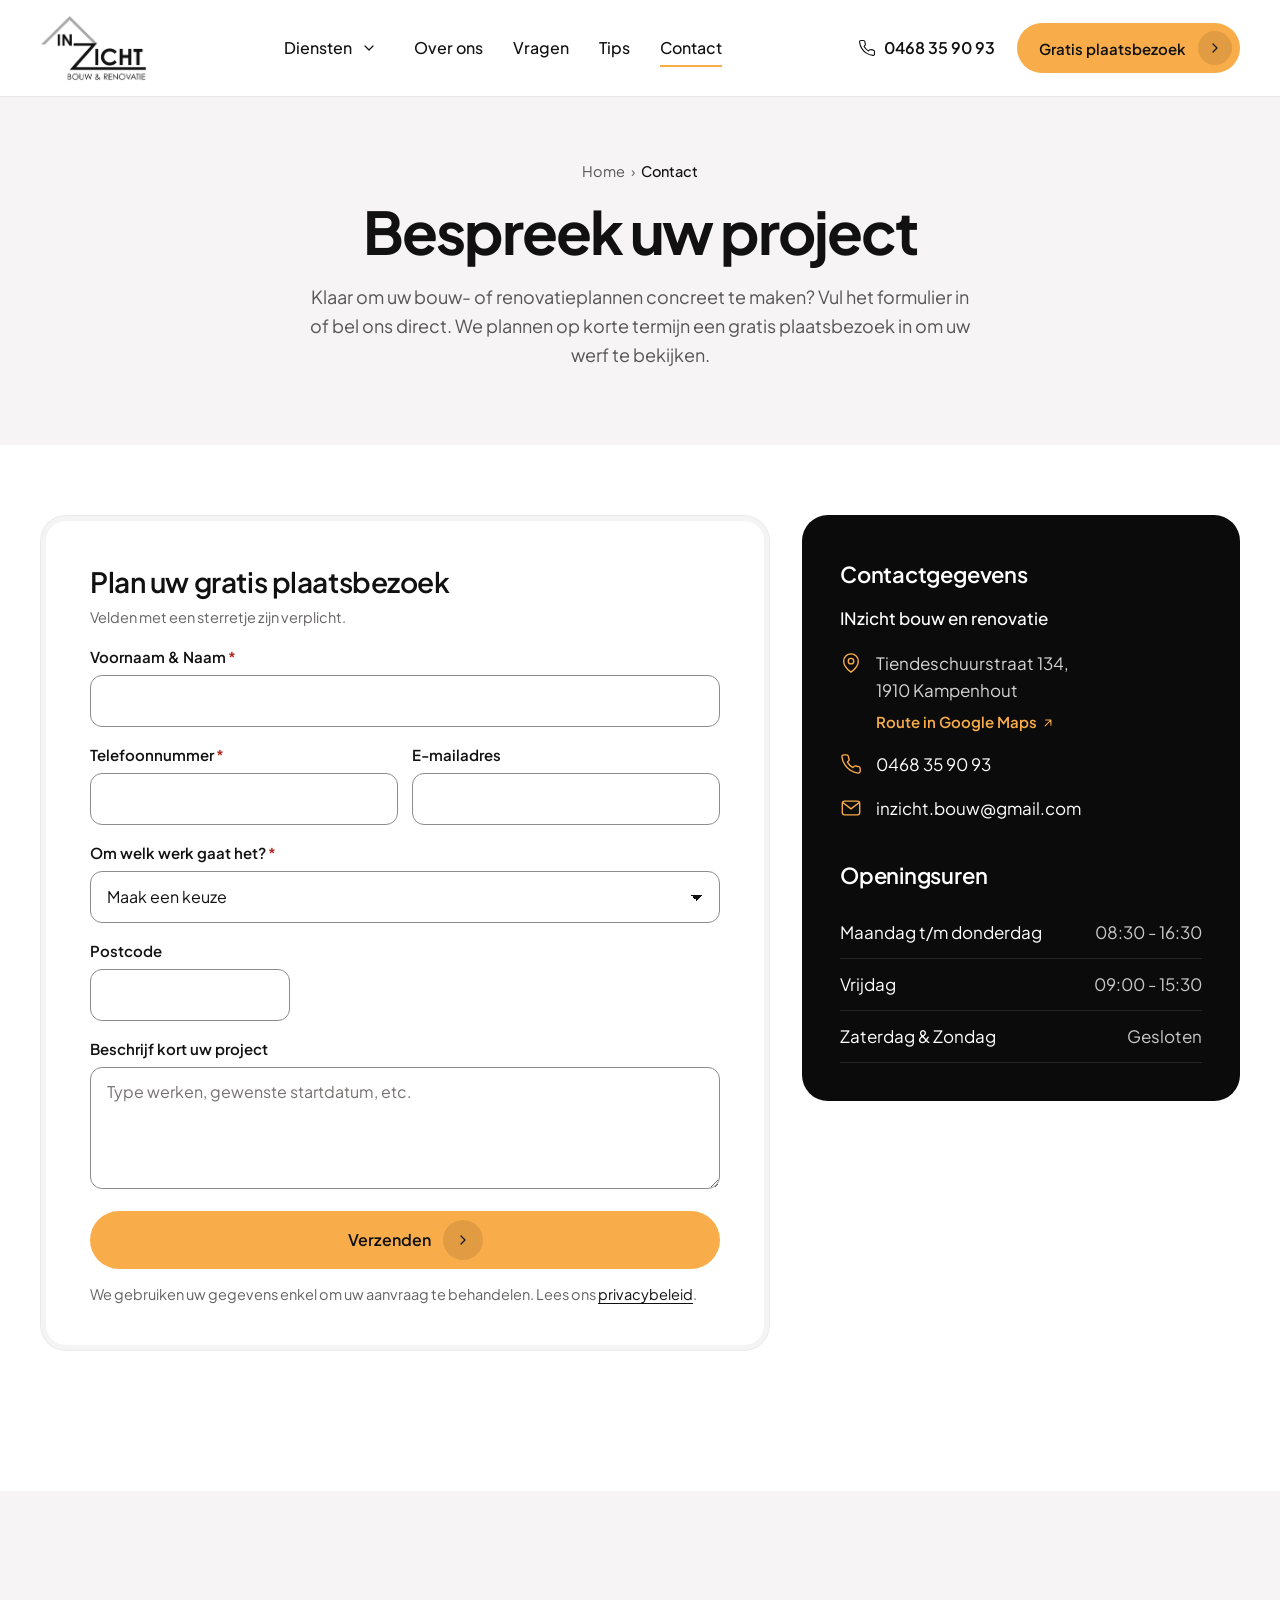
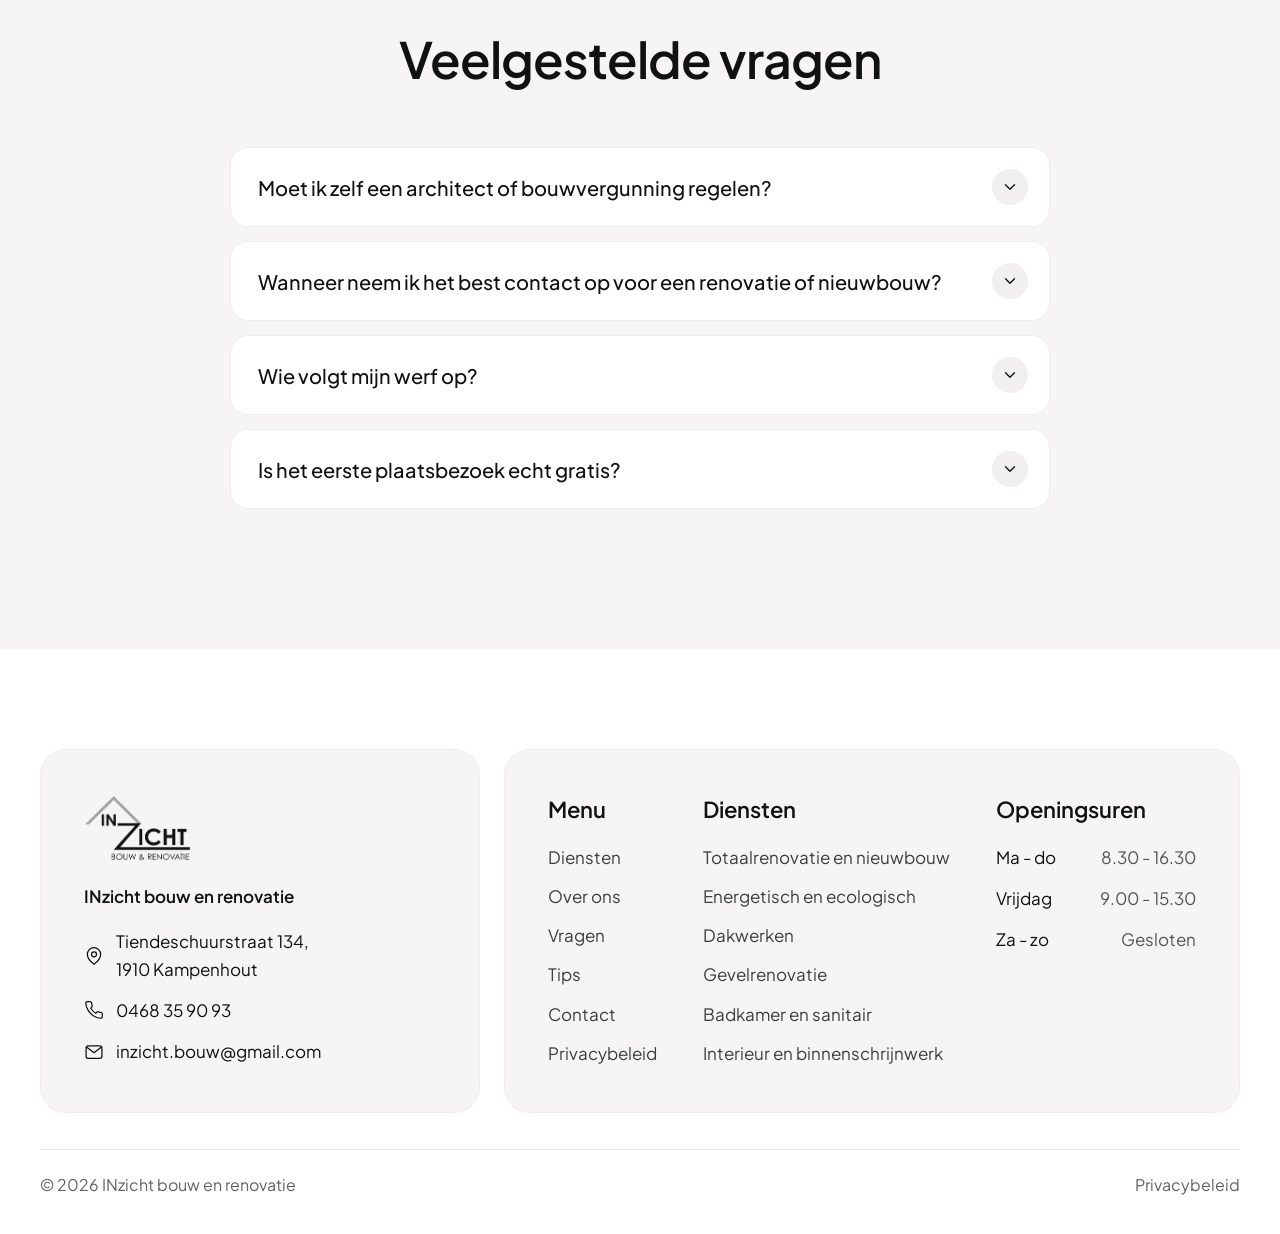
==== commit 02bbc175: "Overal positief verwoord; knop "Ontdek alle diensten"; plaatsbezoekformulier zonder straat, met post" ====
--- a/contact/index.html
+++ b/contact/index.html
@@ -22,7 +22,7 @@
 <link rel="icon" href="../img/favicon.png" type="image/png">
 <link rel="apple-touch-icon" href="../img/apple-touch-icon.png">
 <link rel="preload" href="../fonts/pjs-latin.woff2" as="font" type="font/woff2" crossorigin>
-<link rel="stylesheet" href="../styles.css?v=muynjjds">
+<link rel="stylesheet" href="../styles.css?v=muyputfl">
 <script>document.documentElement.className='js';setTimeout(function(){if(!window.__inzicht)document.documentElement.classList.add('reveal-klaar')},1500)</script>
 <script type="application/ld+json">{"@context":"https://schema.org","@type":"GeneralContractor","name":"INzicht bouw en renovatie","url":"https://mohammeddaoudi-hue.github.io/inzicht-bouw/","image":"https://mohammeddaoudi-hue.github.io/inzicht-bouw/img/og.jpg","logo":"https://mohammeddaoudi-hue.github.io/inzicht-bouw/img/logo-ink.png","telephone":"+32468359093","email":"inzicht.bouw@gmail.com","address":{"@type":"PostalAddress","streetAddress":"Tiendeschuurstraat 134","postalCode":"1910","addressLocality":"Kampenhout","addressCountry":"BE"},"openingHoursSpecification":[{"@type":"OpeningHoursSpecification","dayOfWeek":["Monday","Tuesday","Wednesday","Thursday"],"opens":"08:30","closes":"16:30"},{"@type":"OpeningHoursSpecification","dayOfWeek":["Friday"],"opens":"09:00","closes":"15:30"}],"areaServed":"Kampenhout en omgeving"}</script>
 <script type="application/ld+json">{"@context":"https://schema.org","@type":"BreadcrumbList","itemListElement":[{"@type":"ListItem","position":1,"name":"Home","item":"https://mohammeddaoudi-hue.github.io/inzicht-bouw/"},{"@type":"ListItem","position":2,"name":"Contact","item":"https://mohammeddaoudi-hue.github.io/inzicht-bouw/contact/"}]}</script>
@@ -148,21 +148,14 @@
             <label for="aanvraag-contact-werk">Om welk werk gaat het?<span class="ster" aria-hidden="true">*</span></label>
             <select id="aanvraag-contact-werk" name="werk" aria-required="true" aria-describedby="aanvraag-contact-werk-fout">
               <option value="">Maak een keuze</option>
-              <option>Totaalrenovatie en nieuwbouw</option><option>Energetisch en ecologisch</option><option>Dakwerken</option><option>Gevelrenovatie</option><option>Badkamer en sanitair</option><option>Interieur en binnenschrijnwerk</option><option>Combinatie of weet ik nog niet</option>
+              <option>Totaalrenovatie en nieuwbouw</option><option>Energetisch en ecologisch</option><option>Dakwerken</option><option>Gevelrenovatie</option><option>Badkamer en sanitair</option><option>Interieur en binnenschrijnwerk</option><option>Combinatie of nog te bepalen</option>
             </select>
             <p class="veld__fout" id="aanvraag-contact-werk-fout" hidden></p>
           </div>
-          <div class="veld-rij">
-            <div class="veld">
-            <label for="aanvraag-contact-straat">Straat &amp; Huisnummer</label>
-            <input id="aanvraag-contact-straat" name="straat" type="text" autocomplete="address-line1" aria-describedby="aanvraag-contact-straat-fout">
-            <p class="veld__fout" id="aanvraag-contact-straat-fout" hidden></p>
-          </div>
-            <div class="veld">
-            <label for="aanvraag-contact-gemeente">Postcode &amp; Gemeente</label>
-            <input id="aanvraag-contact-gemeente" name="gemeente" type="text" autocomplete="address-level2" aria-describedby="aanvraag-contact-gemeente-fout">
-            <p class="veld__fout" id="aanvraag-contact-gemeente-fout" hidden></p>
-          </div>
+          <div class="veld">
+            <label for="aanvraag-contact-postcode">Postcode</label>
+            <input id="aanvraag-contact-postcode" name="postcode" type="text" autocomplete="postal-code" inputmode="numeric" maxlength="4" data-label="Postcode" aria-describedby="aanvraag-contact-postcode-fout">
+            <p class="veld__fout" id="aanvraag-contact-postcode-fout" hidden></p>
           </div>
           <div class="veld">
             <label for="aanvraag-contact-project">Beschrijf kort uw project</label>
@@ -176,7 +169,7 @@
           <span class="aanvraag__vink" aria-hidden="true"><svg width="26" height="26" aria-hidden="true" focusable="false"><use href="#i-vink"/></svg></span>
           <h2 class="aanvraag__kop" data-klaar-kop>Uw e-mail staat klaar</h2>
           <p class="aanvraag__sub" role="status" data-klaar-tekst>Uw e-mailprogramma opent met uw aanvraag. Verstuur die e-mail om uw aanvraag af te ronden.</p>
-          <p class="aanvraag__uitweg">Opent er niets? Bel <a href="tel:+32468359093">0468 35 90 93</a> of mail naar <a href="mailto:inzicht.bouw@gmail.com">inzicht.bouw@gmail.com</a>.</p>
+          <p class="aanvraag__uitweg">Rechtstreeks contact kan altijd: <a href="tel:+32468359093">0468 35 90 93</a> of <a href="mailto:inzicht.bouw@gmail.com">inzicht.bouw@gmail.com</a>.</p>
           <div class="aanvraag__acties">
             <button class="knop knop--rand" type="button" data-kopieer>Kopieer uw aanvraag</button>
             <button class="knop knop--rand" type="button" data-terug>Terug naar uw aanvraag</button>
@@ -194,7 +187,7 @@
     <div class="acc" data-acc>
       <div class="acc__item">
         <h3><button class="acc__vraag" type="button" aria-expanded="false" aria-controls="cv-a0" id="cv-v0">Moet ik zelf een architect of bouwvergunning regelen?<span class="acc__ic"><svg width="18" height="18" aria-hidden="true" focusable="false"><use href="#i-down"/></svg></span></button></h3>
-        <div class="acc__antw" id="cv-a0" role="region" aria-labelledby="cv-v0" hidden><p>Voor ingrepen die de stabiliteit of het volume van uw woning veranderen (zoals een grote uitbouw of het weghalen van draagmuren) is een architect wettelijk verplicht. Hebt u al een architect? Dan voeren wij de plannen nauwgezet uit. Voor projecten zonder vergunningsplicht handelen wij alles rechtstreeks en vakkundig voor u af.</p></div>
+        <div class="acc__antw" id="cv-a0" role="region" aria-labelledby="cv-v0" hidden><p>Voor ingrepen die de stabiliteit of het volume van uw woning veranderen (zoals een grote uitbouw of het weghalen van draagmuren) is een architect wettelijk verplicht. Hebt u al een architect? Dan voeren wij de plannen nauwgezet uit. Voor vergunningsvrije projecten handelen wij alles rechtstreeks en vakkundig voor u af.</p></div>
       </div>
       <div class="acc__item">
         <h3><button class="acc__vraag" type="button" aria-expanded="false" aria-controls="cv-a1" id="cv-v1">Wanneer neem ik het best contact op voor een renovatie of nieuwbouw?<span class="acc__ic"><svg width="18" height="18" aria-hidden="true" focusable="false"><use href="#i-down"/></svg></span></button></h3>
@@ -202,7 +195,7 @@
       </div>
       <div class="acc__item">
         <h3><button class="acc__vraag" type="button" aria-expanded="false" aria-controls="cv-a2" id="cv-v2">Wie volgt mijn werf op?<span class="acc__ic"><svg width="18" height="18" aria-hidden="true" focusable="false"><use href="#i-down"/></svg></span></button></h3>
-        <div class="acc__antw" id="cv-a2" role="region" aria-labelledby="cv-v2" hidden><p>Uw project wordt van start tot finish geleid door één vaste projectleider. Hij is eindverantwoordelijk voor de bestellingen, de aansturing van onze vakmensen, de strenge kwaliteitscontroles en uw wekelijkse verslag.</p></div>
+        <div class="acc__antw" id="cv-a2" role="region" aria-labelledby="cv-v2" hidden><p>Eén vaste projectleider leidt uw volledige project. Hij is eindverantwoordelijk voor de bestellingen, de aansturing van onze vakmensen, de strenge kwaliteitscontroles en uw wekelijkse verslag.</p></div>
       </div>
       <div class="acc__item">
         <h3><button class="acc__vraag" type="button" aria-expanded="false" aria-controls="cv-a3" id="cv-v3">Is het eerste plaatsbezoek echt gratis?<span class="acc__ic"><svg width="18" height="18" aria-hidden="true" focusable="false"><use href="#i-down"/></svg></span></button></h3>
@@ -265,6 +258,6 @@
   </div>
   <a class="fab" href="tel:+32468359093" aria-label="Bel 0468 35 90 93"><svg width="24" height="24" aria-hidden="true" focusable="false"><use href="#i-phone"/></svg></a>
 </footer>
-<script src="../site.js?v=muynjjds" defer></script>
+<script src="../site.js?v=muyputfl" defer></script>
 </body>
 </html>
--- a/styles.css
+++ b/styles.css
@@ -537,6 +537,7 @@
   background-size: 6px 6px, 6px 6px; background-repeat: no-repeat;
 }
 .veld textarea { resize: vertical; min-height: 120px; line-height: 1.5; }
+.veld input[name="postcode"] { max-width: 200px; }
 .veld__optioneel { font-weight: 400; color: var(--mute); }
 /* upload: het systeemveld, met een knop in de stijl van de site */
 .veld input[type="file"] { padding: 9px 12px; min-height: 52px; cursor: pointer; font-size: 15px; color: var(--body); }
